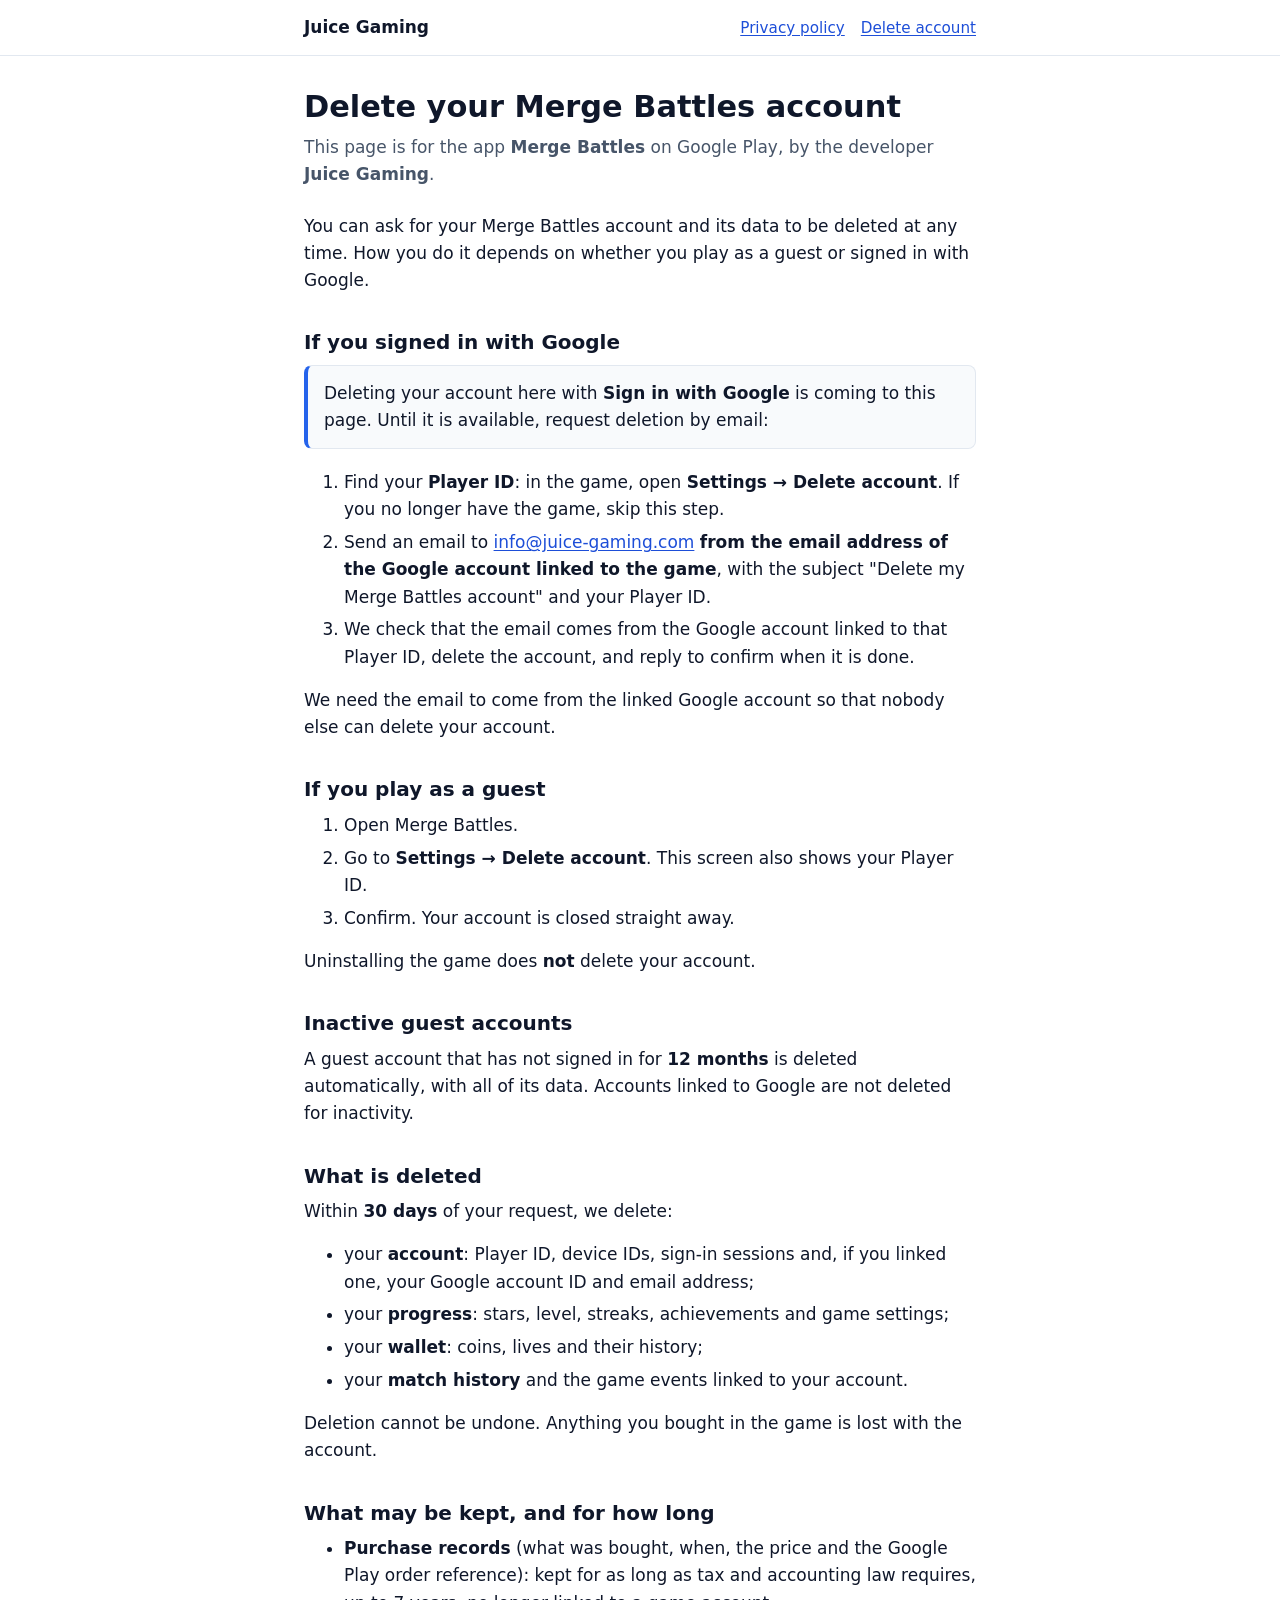
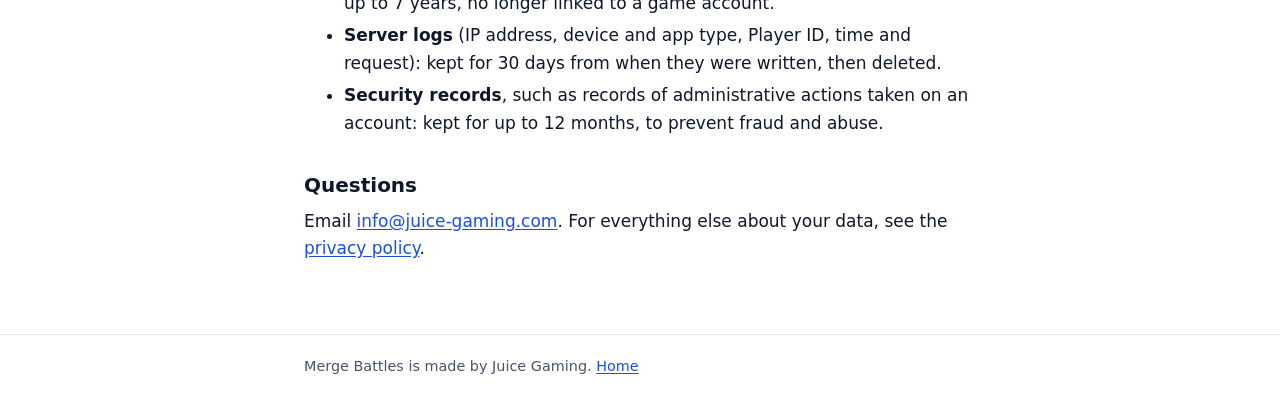
==== delete-account/index.html @ 9b004fca "Developer name is "Juice Gaming" on Google Play The Play developer name and the payments profile mov" ====
<!doctype html>
<html lang="en">
<head>
<meta charset="utf-8">
<meta name="viewport" content="width=device-width, initial-scale=1">
<title>Delete Your Merge Battles Account</title>
<meta name="description" content="How to delete your Merge Battles account and data, and what is deleted.">
<link rel="stylesheet" href="../style.css">
</head>
<body>
<header class="site">
  <div class="wrap">
    <a class="brand" href="../">Juice Gaming</a>
    <nav aria-label="Site">
      <a href="../privacy/">Privacy policy</a>
      <a href="./" aria-current="page">Delete account</a>
    </nav>
  </div>
</header>

<main>
  <div class="wrap">
    <h1>Delete your Merge Battles account</h1>
    <p class="meta">This page is for the app <strong>Merge Battles</strong> on Google Play, by the
    developer <strong>Juice Gaming</strong>.</p>

    <p>You can ask for your Merge Battles account and its data to be deleted at any time. How you do
    it depends on whether you play as a guest or signed in with Google.</p>

    <h2 id="google">If you signed in with Google</h2>
    <div class="box">
      <p>Deleting your account here with <strong>Sign in with Google</strong> is coming to this
      page. Until it is available, request deletion by email:</p>
    </div>
    <ol>
      <li>Find your <strong>Player ID</strong>: in the game, open <strong>Settings → Delete
      account</strong>. If you no longer have the game, skip this step.</li>
      <li>Send an email to <a href="mailto:info@juice-gaming.com?subject=Delete%20my%20Merge%20Battles%20account">info@juice-gaming.com</a>
      <strong>from the email address of the Google account linked to the game</strong>, with the subject
      "Delete my Merge Battles account" and your Player ID.</li>
      <li>We check that the email comes from the Google account linked to that Player ID, delete
      the account, and reply to confirm when it is done.</li>
    </ol>
    <p>We need the email to come from the linked Google account so that nobody else can delete your
    account.</p>

    <h2 id="guest">If you play as a guest</h2>
    <ol>
      <li>Open Merge Battles.</li>
      <li>Go to <strong>Settings → Delete account</strong>. This screen also shows your Player
      ID.</li>
      <li>Confirm. Your account is closed straight away.</li>
    </ol>
    <p>Uninstalling the game does <strong>not</strong> delete your account.</p>

    <h2 id="inactive">Inactive guest accounts</h2>
    <p>A guest account that has not signed in for <strong>12 months</strong> is deleted
    automatically, with all of its data. Accounts linked to Google are not deleted for inactivity.</p>

    <h2 id="what">What is deleted</h2>
    <p>Within <strong>30 days</strong> of your request, we delete:</p>
    <ul>
      <li>your <strong>account</strong>: Player ID, device IDs, sign-in sessions and, if you linked
      one, your Google account ID and email address;</li>
      <li>your <strong>progress</strong>: stars, level, streaks, achievements and game settings;</li>
      <li>your <strong>wallet</strong>: coins, lives and their history;</li>
      <li>your <strong>match history</strong> and the game events linked to your account.</li>
    </ul>
    <p>Deletion cannot be undone. Anything you bought in the game is lost with the account.</p>

    <h2 id="kept">What may be kept, and for how long</h2>
    <ul>
      <li><strong>Purchase records</strong> (what was bought, when, the price and the Google Play
      order reference): kept for as long as tax and accounting law requires, up to 7 years, no
      longer linked to a game account.</li>
      <li><strong>Server logs</strong> (IP address, device and app type, Player ID, time and
      request): kept for 30 days from when they were written, then deleted.</li>
      <li><strong>Security records</strong>, such as records of administrative actions taken on
      an account: kept for up to 12 months, to prevent fraud and abuse.</li>
    </ul>

    <h2 id="help">Questions</h2>
    <p>Email <a href="mailto:info@juice-gaming.com">info@juice-gaming.com</a>. For everything else
    about your data, see the <a href="../privacy/">privacy policy</a>.</p>
  </div>
</main>

<footer class="site">
  <div class="wrap">
    <p>Merge Battles is made by Juice Gaming. <a href="../">Home</a></p>
  </div>
</footer>
</body>
</html>
---- style.css ----
/* The whole site's styling. No web fonts, no images, no scripts: the privacy policy says this
   site loads nothing from anyone else, so keep it that way.

   Colours use @juice-gaming/design-tokens' own CSS variable names and format (RGB channels,
   used as rgb(var(--jg-…))). The values are copied from its 1.x `console` theme (lib/tokens.css)
   because this repo has no build step and cannot install the package. When the brand's
   `merge-battles` theme ships, replace the :root block below with that theme's values; nothing
   else in this file names a colour. The dark block is this site's own: the tokens have no dark
   theme yet. */

:root {
  color-scheme: light dark;

  /* Primitives (design-tokens primitive.color, Tailwind v3 palette) */
  --jg-color-white: 255 255 255;
  --jg-color-slate-50: 248 250 252;
  --jg-color-slate-100: 241 245 249;
  --jg-color-slate-200: 226 232 240;
  --jg-color-slate-300: 203 213 225;
  --jg-color-slate-600: 71 85 105;
  --jg-color-slate-700: 51 65 85;
  --jg-color-slate-800: 30 41 59;
  --jg-color-slate-900: 15 23 42;
  --jg-color-blue-300: 147 197 253;
  --jg-color-blue-500: 59 130 246;
  --jg-color-blue-600: 37 99 235;
  --jg-color-blue-700: 29 78 216;

  /* Semantic (design-tokens semantic.console) */
  --jg-color-text-default: var(--jg-color-slate-900);
  --jg-color-text-secondary: var(--jg-color-slate-600);
  --jg-color-text-inverse: var(--jg-color-white);
  --jg-color-surface-default: var(--jg-color-white);
  --jg-color-surface-sunken: var(--jg-color-slate-50);
  --jg-color-border-default: var(--jg-color-slate-200);
  --jg-color-action-primary-default: var(--jg-color-blue-600);
  --jg-color-action-primary-hover: var(--jg-color-blue-700);
  --jg-color-action-primary-ring: var(--jg-color-blue-500);
  --jg-opacity-action-ring: 0.3;
  --jg-radius-lg: 0.5rem;

  /* Site-local: link text (blue-700 on white is 6.7:1) */
  --site-link: var(--jg-color-blue-700);
}

@media (prefers-color-scheme: dark) {
  :root {
    --jg-color-text-default: var(--jg-color-slate-100);
    --jg-color-text-secondary: var(--jg-color-slate-300);
    --jg-color-surface-default: var(--jg-color-slate-900);
    --jg-color-surface-sunken: var(--jg-color-slate-800);
    --jg-color-border-default: var(--jg-color-slate-700);
    --site-link: var(--jg-color-blue-300);
  }
}

*, *::before, *::after { box-sizing: border-box; }

html { -webkit-text-size-adjust: 100%; text-size-adjust: 100%; }

body {
  margin: 0;
  background: rgb(var(--jg-color-surface-default));
  color: rgb(var(--jg-color-text-default));
  font: 17px/1.6 system-ui, -apple-system, "Segoe UI", Roboto, "Helvetica Neue", Arial, sans-serif;
  overflow-wrap: break-word;
}

.wrap { max-width: 44rem; margin: 0 auto; padding: 0 16px; }

header.site { border-bottom: 1px solid rgb(var(--jg-color-border-default)); padding: 14px 0; }
header.site .wrap { display: flex; flex-wrap: wrap; gap: 8px 20px; align-items: baseline; }
header.site .brand { font-weight: 700; color: rgb(var(--jg-color-text-default)); text-decoration: none; margin-right: auto; }
header.site nav { display: flex; flex-wrap: wrap; gap: 4px 16px; font-size: 0.95rem; }

main { padding: 32px 0 56px; }

h1 { font-size: 1.9rem; line-height: 1.25; margin: 0 0 8px; }
h2 { font-size: 1.25rem; line-height: 1.3; margin: 2.2rem 0 0.6rem; }
h3 { font-size: 1.05rem; margin: 1.5rem 0 0.4rem; }
p, ul, ol { margin: 0 0 1rem; }
li { margin-bottom: 0.35rem; }

a { color: rgb(var(--site-link)); text-underline-offset: 2px; }
a:focus-visible { outline: 2px solid rgb(var(--jg-color-action-primary-default)); outline-offset: 2px; border-radius: 2px; }

.meta { color: rgb(var(--jg-color-text-secondary)); margin-bottom: 1.5rem; }
.lead { font-size: 1.15rem; color: rgb(var(--jg-color-text-secondary)); }

.box {
  background: rgb(var(--jg-color-surface-sunken));
  border: 1px solid rgb(var(--jg-color-border-default));
  border-left: 4px solid rgb(var(--jg-color-action-primary-default));
  border-radius: var(--jg-radius-lg);
  padding: 14px 16px;
  margin: 0 0 1.25rem;
}
.box > :last-child { margin-bottom: 0; }

/* The brand's one primary: filled blue with a light ring (design-tokens, owner decision D5). */
.button {
  display: inline-block;
  background: rgb(var(--jg-color-action-primary-default));
  border: 1px solid rgb(var(--jg-color-action-primary-ring) / var(--jg-opacity-action-ring));
  color: rgb(var(--jg-color-text-inverse));
  text-decoration: none;
  font-weight: 600;
  padding: 10px 18px;
  border-radius: var(--jg-radius-lg);
  margin: 0 8px 8px 0;
}
.button:hover { background: rgb(var(--jg-color-action-primary-hover)); }
.button.secondary {
  background: transparent;
  color: rgb(var(--site-link));
  border-color: rgb(var(--jg-color-border-default));
}
.button.secondary:hover { background: rgb(var(--jg-color-surface-sunken)); }

.table-scroll { overflow-x: auto; margin: 0 0 1rem; }
table { border-collapse: collapse; width: 100%; font-size: 0.95rem; }
th, td { text-align: left; vertical-align: top; padding: 8px 10px; border-bottom: 1px solid rgb(var(--jg-color-border-default)); }
th { background: rgb(var(--jg-color-surface-sunken)); }

footer.site {
  border-top: 1px solid rgb(var(--jg-color-border-default));
  color: rgb(var(--jg-color-text-secondary));
  font-size: 0.9rem;
  padding: 20px 0 32px;
}
footer.site p { margin: 0 0 4px; }
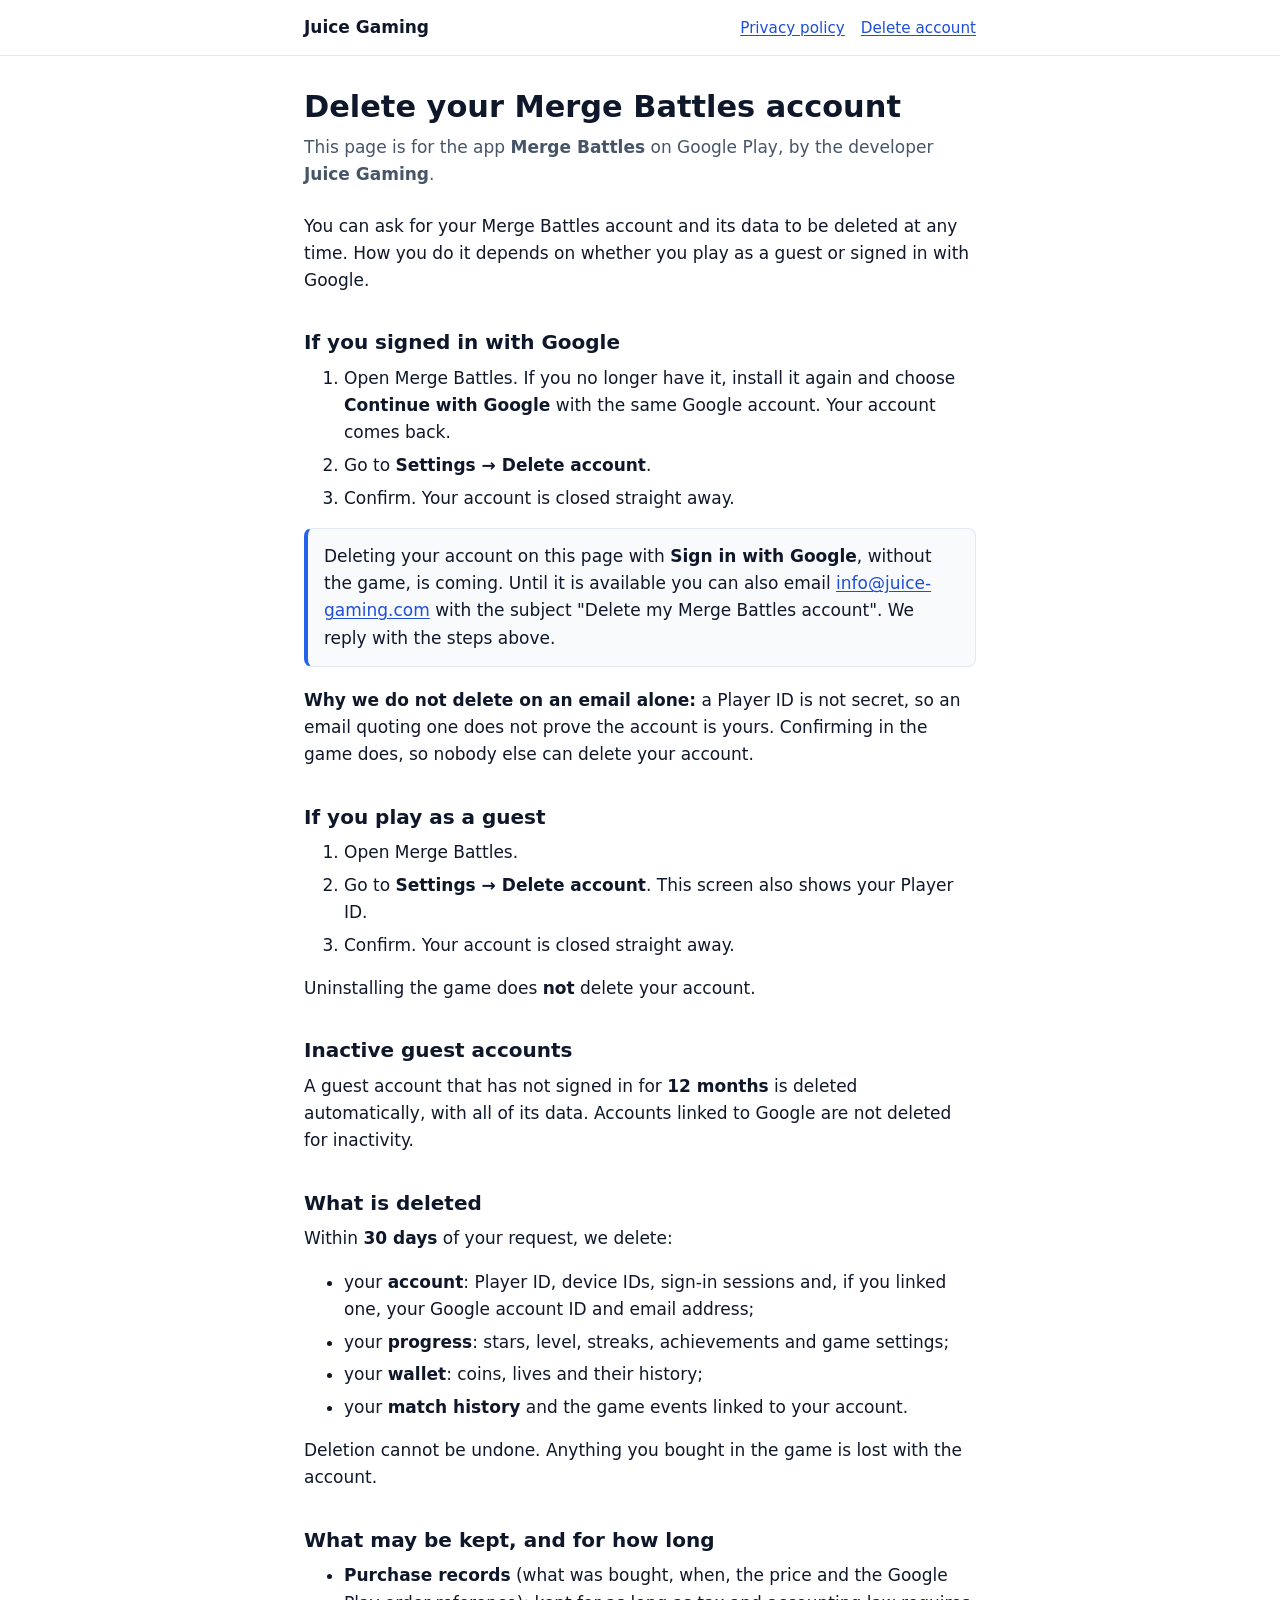
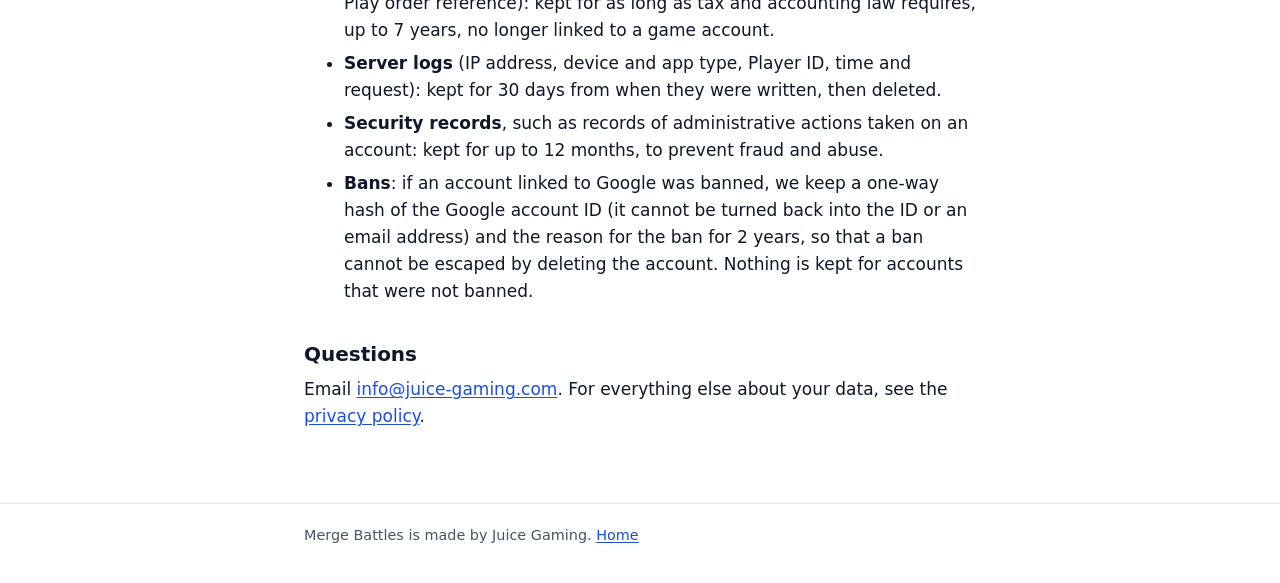
==== commit b5934fb0: "Deletion page and policy follow the owner's deletion answers No deletion on an email alone: a Player" ====
--- a/delete-account/index.html
+++ b/delete-account/index.html
@@ -28,21 +28,22 @@
     it depends on whether you play as a guest or signed in with Google.</p>
 
     <h2 id="google">If you signed in with Google</h2>
+    <ol>
+      <li>Open Merge Battles. If you no longer have it, install it again and choose
+      <strong>Continue with Google</strong> with the same Google account. Your account comes
+      back.</li>
+      <li>Go to <strong>Settings → Delete account</strong>.</li>
+      <li>Confirm. Your account is closed straight away.</li>
+    </ol>
     <div class="box">
-      <p>Deleting your account here with <strong>Sign in with Google</strong> is coming to this
-      page. Until it is available, request deletion by email:</p>
+      <p>Deleting your account on this page with <strong>Sign in with Google</strong>, without the
+      game, is coming. Until it is available you can also email
+      <a href="mailto:info@juice-gaming.com?subject=Delete%20my%20Merge%20Battles%20account">info@juice-gaming.com</a>
+      with the subject "Delete my Merge Battles account". We reply with the steps above.</p>
     </div>
-    <ol>
-      <li>Find your <strong>Player ID</strong>: in the game, open <strong>Settings → Delete
-      account</strong>. If you no longer have the game, skip this step.</li>
-      <li>Send an email to <a href="mailto:info@juice-gaming.com?subject=Delete%20my%20Merge%20Battles%20account">info@juice-gaming.com</a>
-      <strong>from the email address of the Google account linked to the game</strong>, with the subject
-      "Delete my Merge Battles account" and your Player ID.</li>
-      <li>We check that the email comes from the Google account linked to that Player ID, delete
-      the account, and reply to confirm when it is done.</li>
-    </ol>
-    <p>We need the email to come from the linked Google account so that nobody else can delete your
-    account.</p>
+    <p><strong>Why we do not delete on an email alone:</strong> a Player ID is not secret, so an
+    email quoting one does not prove the account is yours. Confirming in the game does, so nobody
+    else can delete your account.</p>
 
     <h2 id="guest">If you play as a guest</h2>
     <ol>
@@ -77,6 +78,10 @@
       request): kept for 30 days from when they were written, then deleted.</li>
       <li><strong>Security records</strong>, such as records of administrative actions taken on
       an account: kept for up to 12 months, to prevent fraud and abuse.</li>
+      <li><strong>Bans</strong>: if an account linked to Google was banned, we keep a one-way hash
+      of the Google account ID (it cannot be turned back into the ID or an email address) and the
+      reason for the ban for 2 years, so that a ban cannot be escaped by deleting the account.
+      Nothing is kept for accounts that were not banned.</li>
     </ul>
 
     <h2 id="help">Questions</h2>
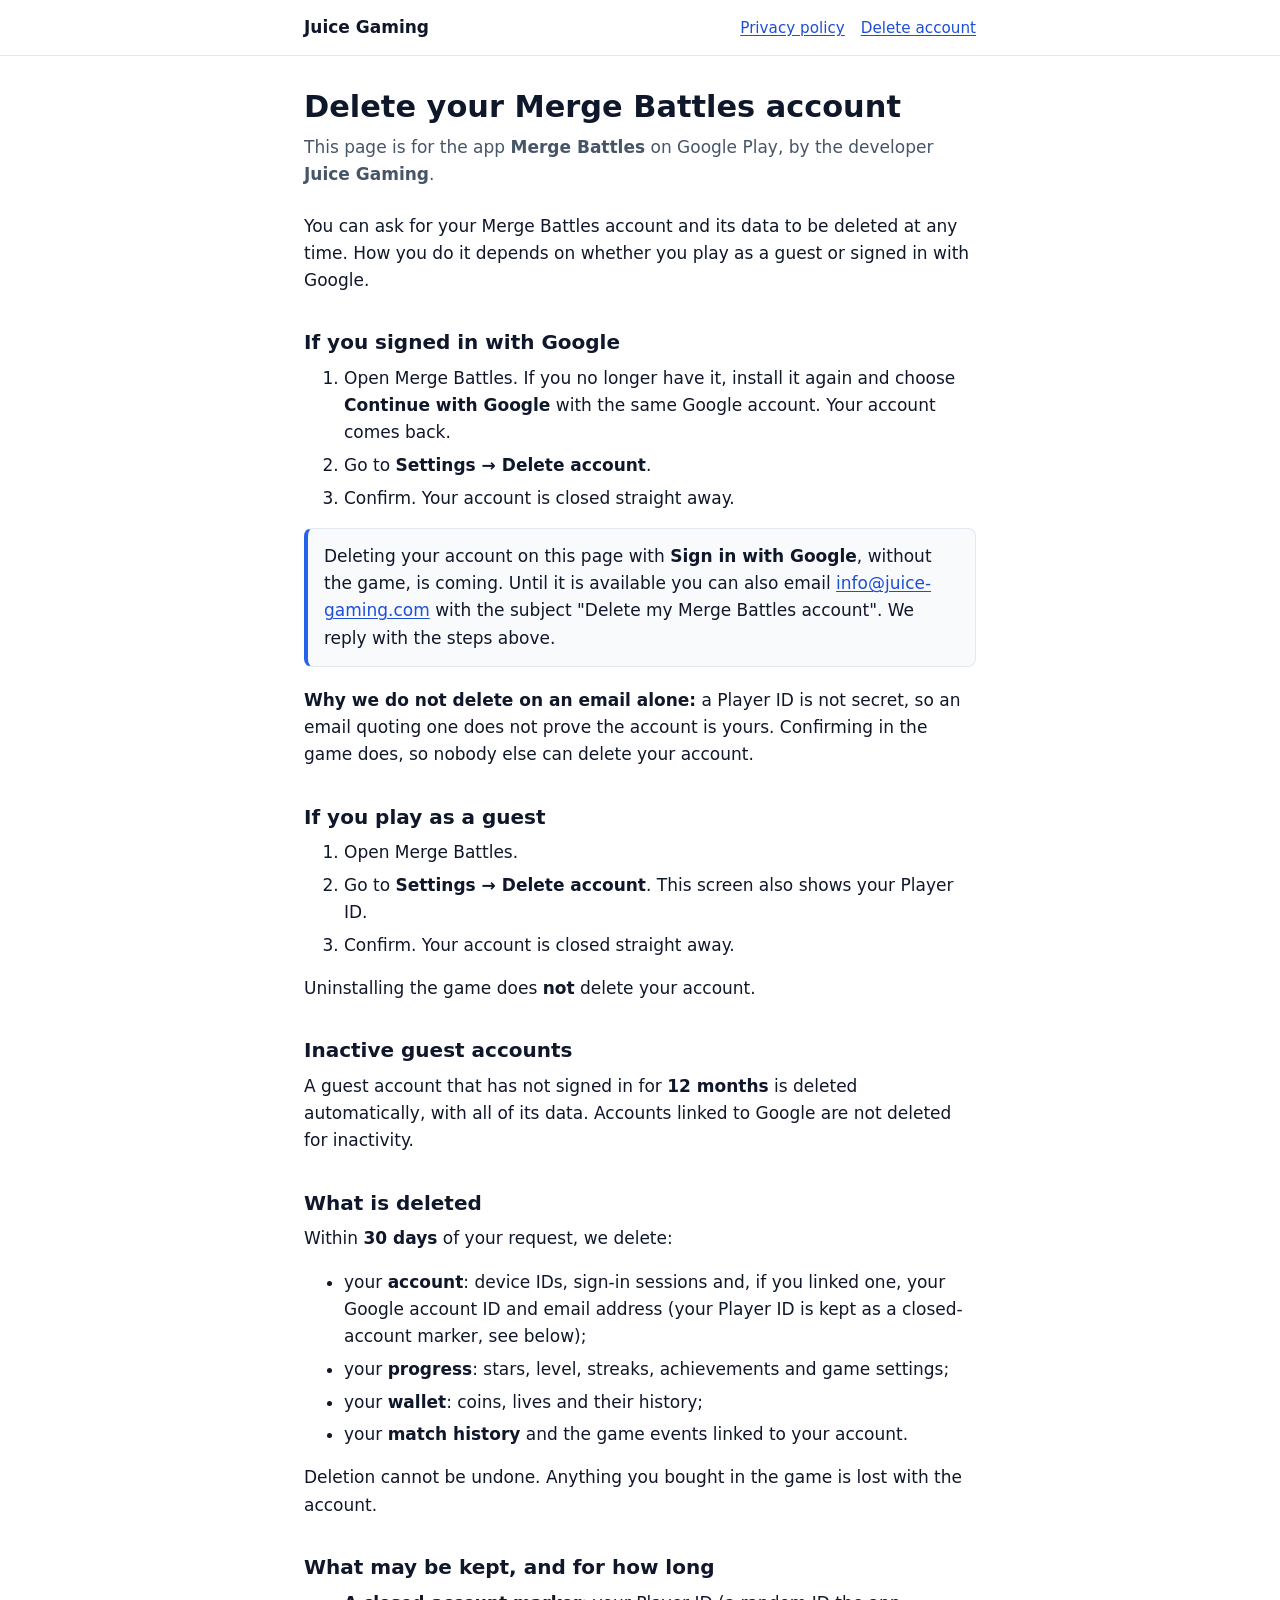
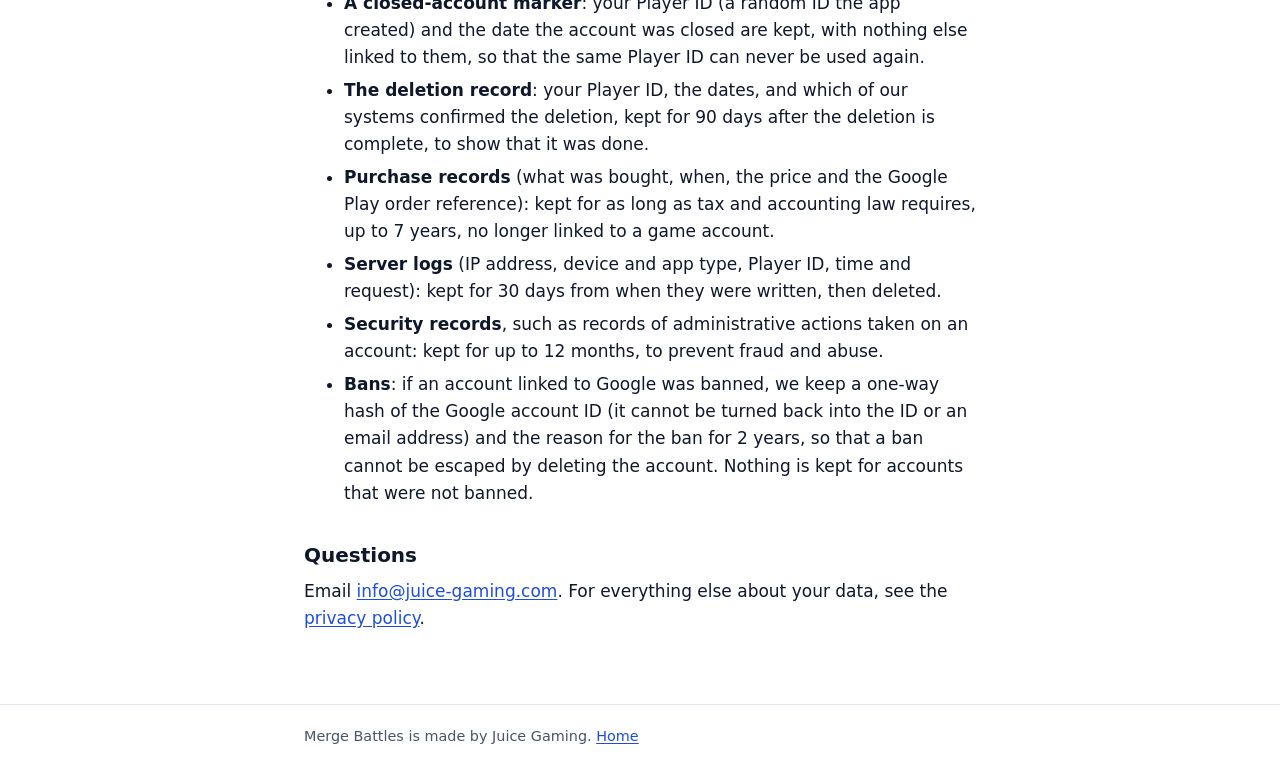
==== commit 2f857508: "Policy and deletion page match the deletion code and answer Q2 The review found the pages said the P" ====
--- a/delete-account/index.html
+++ b/delete-account/index.html
@@ -61,8 +61,9 @@
     <h2 id="what">What is deleted</h2>
     <p>Within <strong>30 days</strong> of your request, we delete:</p>
     <ul>
-      <li>your <strong>account</strong>: Player ID, device IDs, sign-in sessions and, if you linked
-      one, your Google account ID and email address;</li>
+      <li>your <strong>account</strong>: device IDs, sign-in sessions and, if you linked one, your
+      Google account ID and email address (your Player ID is kept as a closed-account marker, see
+      below);</li>
       <li>your <strong>progress</strong>: stars, level, streaks, achievements and game settings;</li>
       <li>your <strong>wallet</strong>: coins, lives and their history;</li>
       <li>your <strong>match history</strong> and the game events linked to your account.</li>
@@ -71,6 +72,12 @@
 
     <h2 id="kept">What may be kept, and for how long</h2>
     <ul>
+      <li><strong>A closed-account marker</strong>: your Player ID (a random ID the app created)
+      and the date the account was closed are kept, with nothing else linked to them, so that the
+      same Player ID can never be used again.</li>
+      <li><strong>The deletion record</strong>: your Player ID, the dates, and which of our systems
+      confirmed the deletion, kept for 90 days after the deletion is complete, to show that it was
+      done.</li>
       <li><strong>Purchase records</strong> (what was bought, when, the price and the Google Play
       order reference): kept for as long as tax and accounting law requires, up to 7 years, no
       longer linked to a game account.</li>
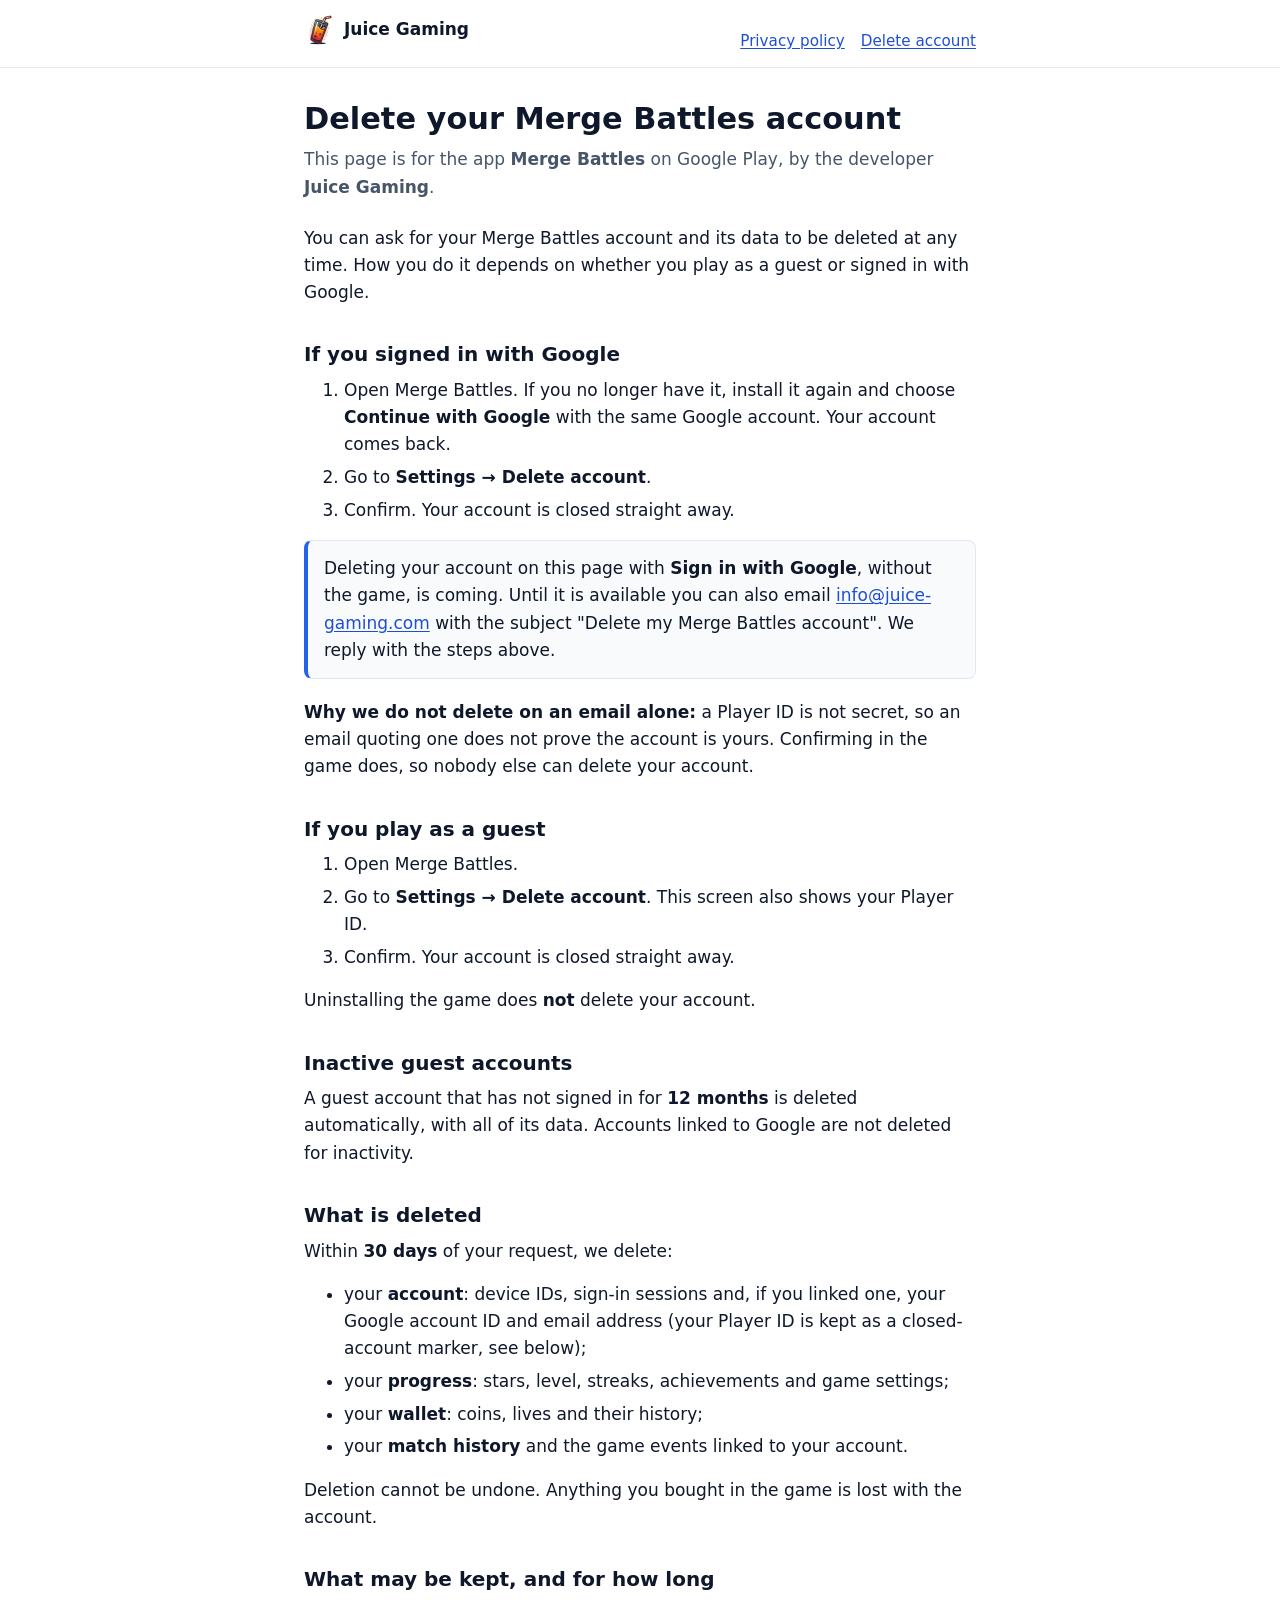
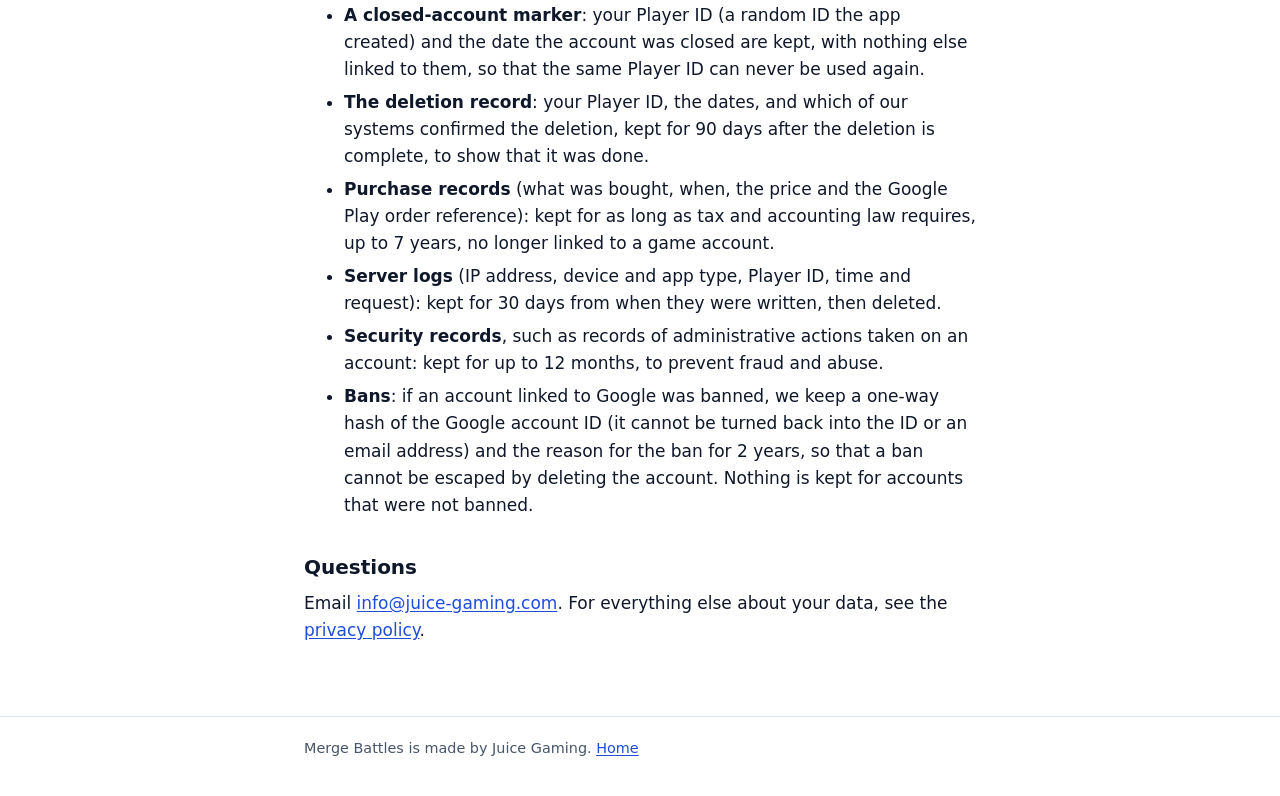
==== commit 45289043: "Add the Juice Gaming logo: header, home page and favicons The transparent v3 logo, cropped to its gl" ====
--- a/delete-account/index.html
+++ b/delete-account/index.html
@@ -6,11 +6,14 @@
 <title>Delete Your Merge Battles Account</title>
 <meta name="description" content="How to delete your Merge Battles account and data, and what is deleted.">
 <link rel="stylesheet" href="../style.css">
+<link rel="icon" href="../favicon.ico" sizes="any">
+<link rel="icon" type="image/png" href="../img/favicon-32.png">
+<link rel="apple-touch-icon" href="../apple-touch-icon.png">
 </head>
 <body>
 <header class="site">
   <div class="wrap">
-    <a class="brand" href="../">Juice Gaming</a>
+    <a class="brand" href="../"><img src="../img/logo-256.png" alt="" width="32" height="32">Juice Gaming</a>
     <nav aria-label="Site">
       <a href="../privacy/">Privacy policy</a>
       <a href="./" aria-current="page">Delete account</a>
--- a/style.css
+++ b/style.css
@@ -71,6 +71,9 @@
 header.site { border-bottom: 1px solid rgb(var(--jg-color-border-default)); padding: 14px 0; }
 header.site .wrap { display: flex; flex-wrap: wrap; gap: 8px 20px; align-items: baseline; }
 header.site .brand { font-weight: 700; color: rgb(var(--jg-color-text-default)); text-decoration: none; margin-right: auto; }
+header.site .brand { display: inline-flex; align-items: center; gap: 8px; }
+header.site .brand img { width: 32px; height: 32px; }
+.hero-logo { display: block; width: 200px; height: 200px; max-width: 60vw; height: auto; margin: 8px 0 0; }
 header.site nav { display: flex; flex-wrap: wrap; gap: 4px 16px; font-size: 0.95rem; }
 
 main { padding: 32px 0 56px; }
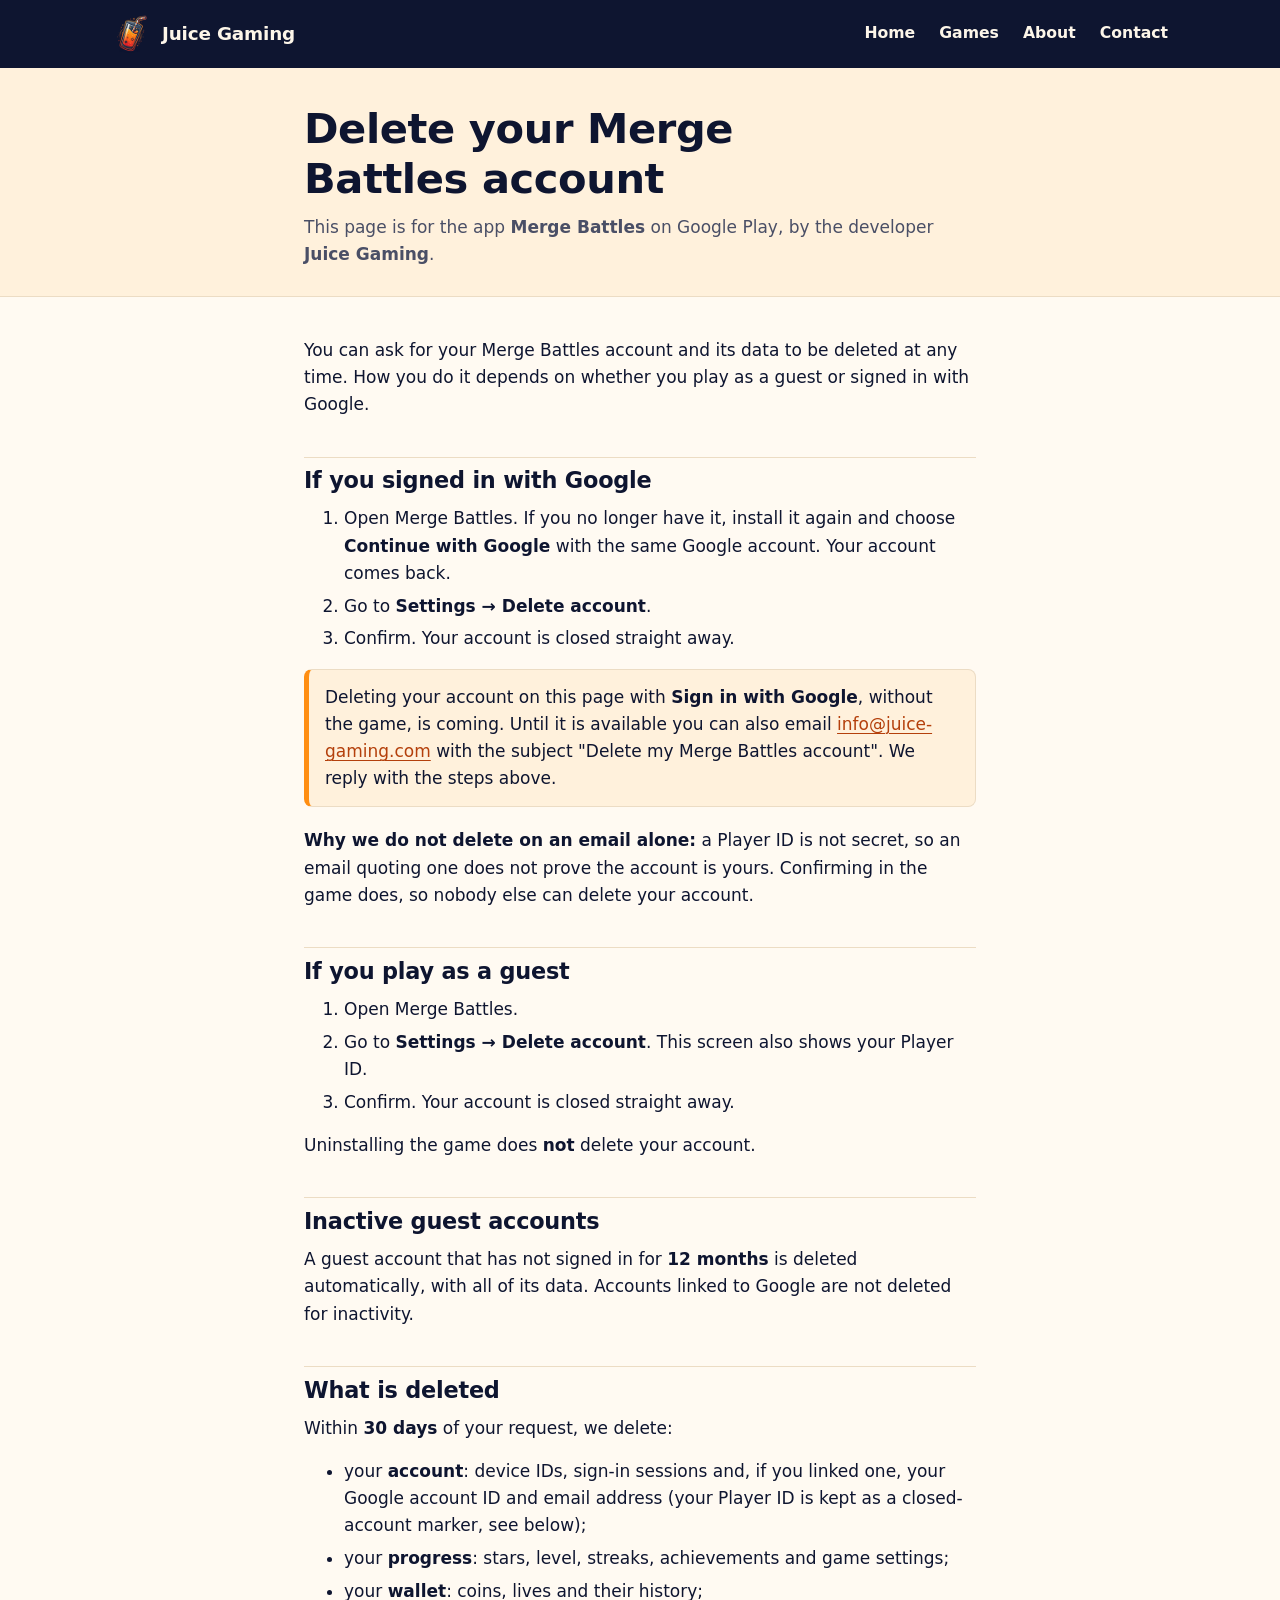
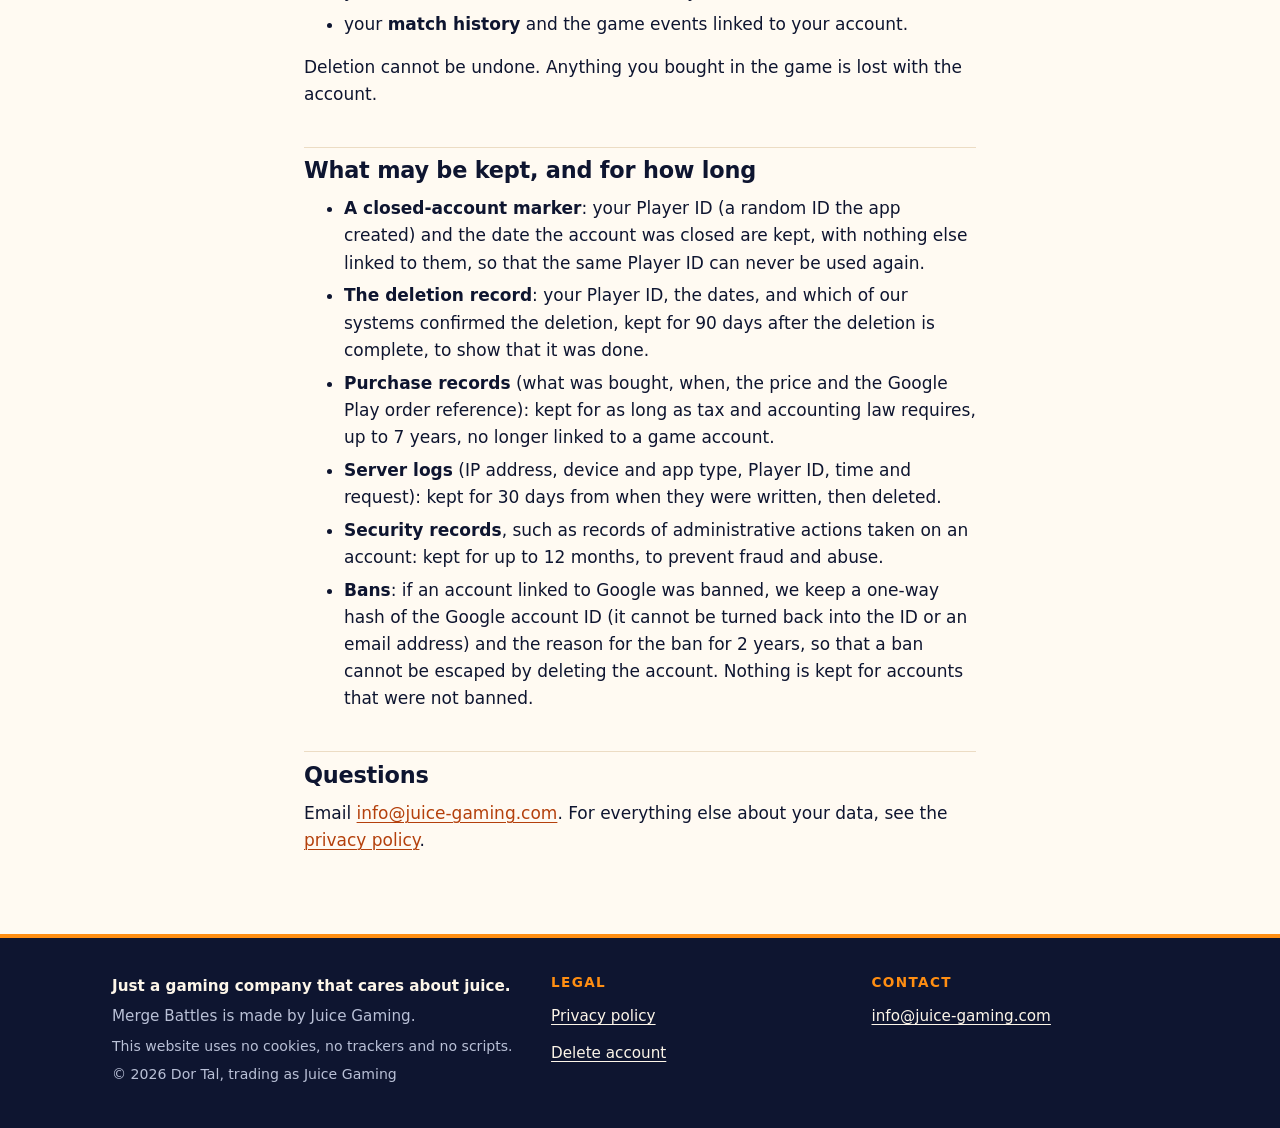
==== commit 913d4b9f: "Redesign the site: welcome page, navigation, palette from the logo A home page with a hero (the logo" ====
--- a/delete-account/index.html
+++ b/delete-account/index.html
@@ -1,31 +1,53 @@
-<!doctype html>
+<!DOCTYPE html>
 <html lang="en">
 <head>
 <meta charset="utf-8">
 <meta name="viewport" content="width=device-width, initial-scale=1">
 <title>Delete Your Merge Battles Account</title>
 <meta name="description" content="How to delete your Merge Battles account and data, and what is deleted.">
+<meta name="theme-color" content="#0e1530">
+<link rel="canonical" href="https://juice-gaming.com/delete-account/">
+<meta property="og:type" content="website">
+<meta property="og:site_name" content="Juice Gaming">
+<meta property="og:title" content="Delete Your Merge Battles Account">
+<meta property="og:description" content="How to delete your Merge Battles account and data, and what is deleted.">
+<meta property="og:url" content="https://juice-gaming.com/delete-account/">
+<meta property="og:image" content="https://juice-gaming.com/img/logo-512.png">
+<meta property="og:image:width" content="512">
+<meta property="og:image:height" content="512">
+<meta property="og:image:alt" content="The Juice Gaming logo: a glass of orange juice with a striped straw">
+<meta name="twitter:card" content="summary">
 <link rel="stylesheet" href="../style.css">
 <link rel="icon" href="../favicon.ico" sizes="any">
 <link rel="icon" type="image/png" href="../img/favicon-32.png">
 <link rel="apple-touch-icon" href="../apple-touch-icon.png">
 </head>
 <body>
-<header class="site">
+<a class="skip" href="#main">Skip to content</a>
+
+<header class="site-header">
   <div class="wrap">
-    <a class="brand" href="../"><img src="../img/logo-256.png" alt="" width="32" height="32">Juice Gaming</a>
-    <nav aria-label="Site">
-      <a href="../privacy/">Privacy policy</a>
-      <a href="./" aria-current="page">Delete account</a>
+    <a class="brand" href="../"><img src="../img/logo-96.png" alt="" width="40" height="40">Juice Gaming</a>
+    <nav class="site-nav" aria-label="Main">
+      <ul>
+        <li><a href="../">Home</a></li>
+        <li><a href="../#games">Games</a></li>
+        <li><a href="../#about">About</a></li>
+        <li><a href="../#contact">Contact</a></li>
+      </ul>
     </nav>
   </div>
 </header>
 
-<main>
-  <div class="wrap">
-    <h1>Delete your Merge Battles account</h1>
-    <p class="meta">This page is for the app <strong>Merge Battles</strong> on Google Play, by the
-    developer <strong>Juice Gaming</strong>.</p>
+<main id="main">
+  <div class="page-head">
+    <div class="wrap narrow">
+      <h1>Delete your Merge Battles account</h1>
+      <p class="meta">This page is for the app <strong>Merge Battles</strong> on Google Play, by the
+      developer <strong>Juice Gaming</strong>.</p>
+    </div>
+  </div>
+  <div class="wrap narrow page">
 
     <p>You can ask for your Merge Battles account and its data to be deleted at any time. How you do
     it depends on whether you play as a guest or signed in with Google.</p>
@@ -100,9 +122,27 @@
   </div>
 </main>
 
-<footer class="site">
+<footer class="site-footer">
   <div class="wrap">
-    <p>Merge Battles is made by Juice Gaming. <a href="../">Home</a></p>
+    <div>
+      <p class="slogan">Just a gaming company that cares about juice.</p>
+      <p>Merge Battles is made by Juice Gaming.</p>
+      <p class="small">This website uses no cookies, no trackers and no scripts.</p>
+      <p class="small">© 2026 Dor Tal, trading as Juice Gaming</p>
+    </div>
+    <nav aria-label="Legal">
+      <h2>Legal</h2>
+      <ul>
+        <li><a href="../privacy/">Privacy policy</a></li>
+        <li><a href="./" aria-current="page">Delete account</a></li>
+      </ul>
+    </nav>
+    <div>
+      <h2>Contact</h2>
+      <ul>
+        <li><a href="mailto:info@juice-gaming.com">info@juice-gaming.com</a></li>
+      </ul>
+    </div>
   </div>
 </footer>
 </body>
--- a/style.css
+++ b/style.css
@@ -1,58 +1,95 @@
-/* The whole site's styling. No web fonts, no images, no scripts: the privacy policy says this
-   site loads nothing from anyone else, so keep it that way.
-
-   Colours use @juice-gaming/design-tokens' own CSS variable names and format (RGB channels,
-   used as rgb(var(--jg-…))). The values are copied from its 1.x `console` theme (lib/tokens.css)
-   because this repo has no build step and cannot install the package. When the brand's
-   `merge-battles` theme ships, replace the :root block below with that theme's values; nothing
-   else in this file names a colour. The dark block is this site's own: the tokens have no dark
-   theme yet. */
+/* Juice Gaming — the whole site's styling.
+
+   No web fonts, no images from elsewhere, no scripts: the privacy policy says this site loads
+   nothing from anyone else, so keep it that way.
+
+   PALETTE. Every colour below was sampled from the logo (img/logo-512.png's full-size source)
+   with Pillow, then the text colours were nudged darker or lighter only as far as WCAG 2.2 AA
+   needs. Sampled: navy outline #0e1530, juice orange #ff8e12, red-orange #f44e1e, straw red
+   #e3222a, highlight yellow #fedc8a, cream #fdf6e9.
+
+   Contrast (WCAG relative luminance; AA = 4.5:1 text, 3:1 large text and UI parts):
+
+     Light scheme (default)                          ratio
+     text      #0e1530 on bg      #fffaf2            17.29
+     text      #0e1530 on surface #ffffff            17.97
+     text      #0e1530 on sunken  #fff1dc            16.15
+     muted     #4a4f66 on bg      #fffaf2             7.77
+     muted     #4a4f66 on sunken  #fff1dc             7.25
+     link      #b4400c on bg      #fffaf2             5.49
+     link      #b4400c on sunken  #fff1dc             5.13
+     focus     #0e1530 ring on bg #fffaf2            17.29
+
+     Dark scheme (prefers-color-scheme: dark)
+     text      #fdf6e9 on bg      #0e1530            16.72
+     text      #fdf6e9 on surface #16213f            14.76
+     muted     #b9c0d6 on bg      #0e1530             9.90
+     muted     #b9c0d6 on surface #16213f             8.75
+     link      #ffb05c on bg      #0e1530             9.94
+     link      #ffb05c on surface #16213f             8.78
+     focus     #fedc8a ring on bg #0e1530            13.54
+
+     Both schemes (header, hero and footer are navy in both)
+     cream     #fdf6e9 on hero    #18234a            14.18
+     muted     #b9c0d6 on hero    #18234a             8.40
+     orange    #ff8e12 on hero    #18234a             6.62
+     yellow    #fedc8a on hero    #18234a            11.48
+     button    #0e1530 on orange  #ff8e12             7.81
+     button    #0e1530 on hover   #ffa03c             8.85
+     orange    #ff8e12 on navy    #0e1530             7.81
+     focus     #fedc8a ring on navy #0e1530          13.54
+
+   Orange is never used for text on the light background (2.21:1); there it is a fill with navy
+   text on it, and the button carries a #b4400c edge (5.49:1) so its shape reads at 3:1 too. */
 
 :root {
   color-scheme: light dark;
 
-  /* Primitives (design-tokens primitive.color, Tailwind v3 palette) */
-  --jg-color-white: 255 255 255;
-  --jg-color-slate-50: 248 250 252;
-  --jg-color-slate-100: 241 245 249;
-  --jg-color-slate-200: 226 232 240;
-  --jg-color-slate-300: 203 213 225;
-  --jg-color-slate-600: 71 85 105;
-  --jg-color-slate-700: 51 65 85;
-  --jg-color-slate-800: 30 41 59;
-  --jg-color-slate-900: 15 23 42;
-  --jg-color-blue-300: 147 197 253;
-  --jg-color-blue-500: 59 130 246;
-  --jg-color-blue-600: 37 99 235;
-  --jg-color-blue-700: 29 78 216;
-
-  /* Semantic (design-tokens semantic.console) */
-  --jg-color-text-default: var(--jg-color-slate-900);
-  --jg-color-text-secondary: var(--jg-color-slate-600);
-  --jg-color-text-inverse: var(--jg-color-white);
-  --jg-color-surface-default: var(--jg-color-white);
-  --jg-color-surface-sunken: var(--jg-color-slate-50);
-  --jg-color-border-default: var(--jg-color-slate-200);
-  --jg-color-action-primary-default: var(--jg-color-blue-600);
-  --jg-color-action-primary-hover: var(--jg-color-blue-700);
-  --jg-color-action-primary-ring: var(--jg-color-blue-500);
-  --jg-opacity-action-ring: 0.3;
-  --jg-radius-lg: 0.5rem;
-
-  /* Site-local: link text (blue-700 on white is 6.7:1) */
-  --site-link: var(--jg-color-blue-700);
+  /* Brand, sampled from the logo */
+  --navy: #0e1530;
+  --navy-2: #18234a;
+  --navy-3: #16213f;
+  --orange: #ff8e12;
+  --orange-deep: #b4400c;
+  --red: #e3222a;
+  --red-orange: #f44e1e;
+  --yellow: #fedc8a;
+  --cream: #fdf6e9;
+  --mist: #b9c0d6;
+
+  /* Semantic, light scheme */
+  --bg: #fffaf2;
+  --surface: #ffffff;
+  --sunken: #fff1dc;
+  --text: var(--navy);
+  --muted: #4a4f66;
+  --border: #ecdcc4;
+  --link: var(--orange-deep);
+  --focus: var(--navy);
+
+  --radius: 14px;
+  --radius-sm: 8px;
+  --shadow: 0 1px 2px rgb(14 21 48 / 0.06), 0 8px 24px rgb(14 21 48 / 0.08);
+  --font: system-ui, -apple-system, "Segoe UI", Roboto, "Helvetica Neue", "Noto Sans", Arial, sans-serif;
+  --measure: 44rem;
+  --page: 68rem;
 }
 
 @media (prefers-color-scheme: dark) {
   :root {
-    --jg-color-text-default: var(--jg-color-slate-100);
-    --jg-color-text-secondary: var(--jg-color-slate-300);
-    --jg-color-surface-default: var(--jg-color-slate-900);
-    --jg-color-surface-sunken: var(--jg-color-slate-800);
-    --jg-color-border-default: var(--jg-color-slate-700);
-    --site-link: var(--jg-color-blue-300);
+    --bg: var(--navy);
+    --surface: var(--navy-3);
+    --sunken: var(--navy-3);
+    --text: var(--cream);
+    --muted: var(--mist);
+    --border: #2a3762;
+    --link: #ffb05c;
+    --focus: var(--yellow);
+    --shadow: 0 1px 2px rgb(0 0 0 / 0.3), 0 8px 24px rgb(0 0 0 / 0.25);
   }
 }
+
+/* ---------- Base ---------- */
 
 *, *::before, *::after { box-sizing: border-box; }
 
@@ -60,75 +97,216 @@
 
 body {
   margin: 0;
-  background: rgb(var(--jg-color-surface-default));
-  color: rgb(var(--jg-color-text-default));
-  font: 17px/1.6 system-ui, -apple-system, "Segoe UI", Roboto, "Helvetica Neue", Arial, sans-serif;
+  background: var(--bg);
+  color: var(--text);
+  font: 1.0625rem/1.6 var(--font);
   overflow-wrap: break-word;
 }
 
-.wrap { max-width: 44rem; margin: 0 auto; padding: 0 16px; }
-
-header.site { border-bottom: 1px solid rgb(var(--jg-color-border-default)); padding: 14px 0; }
-header.site .wrap { display: flex; flex-wrap: wrap; gap: 8px 20px; align-items: baseline; }
-header.site .brand { font-weight: 700; color: rgb(var(--jg-color-text-default)); text-decoration: none; margin-right: auto; }
-header.site .brand { display: inline-flex; align-items: center; gap: 8px; }
-header.site .brand img { width: 32px; height: 32px; }
-.hero-logo { display: block; width: 200px; height: 200px; max-width: 60vw; height: auto; margin: 8px 0 0; }
-header.site nav { display: flex; flex-wrap: wrap; gap: 4px 16px; font-size: 0.95rem; }
-
-main { padding: 32px 0 56px; }
-
-h1 { font-size: 1.9rem; line-height: 1.25; margin: 0 0 8px; }
-h2 { font-size: 1.25rem; line-height: 1.3; margin: 2.2rem 0 0.6rem; }
-h3 { font-size: 1.05rem; margin: 1.5rem 0 0.4rem; }
+img { max-width: 100%; height: auto; }
+
+h1, h2, h3 { line-height: 1.2; letter-spacing: -0.01em; text-wrap: balance; }
+h1 { font-size: clamp(1.9rem, 1.4rem + 2.2vw, 2.6rem); font-weight: 800; margin: 0 0 0.5rem; }
+h2 { font-size: 1.4rem; font-weight: 750; margin: 2.4rem 0 0.7rem; }
+h3 { font-size: 1.1rem; font-weight: 700; margin: 1.6rem 0 0.4rem; }
 p, ul, ol { margin: 0 0 1rem; }
 li { margin-bottom: 0.35rem; }
 
-a { color: rgb(var(--site-link)); text-underline-offset: 2px; }
-a:focus-visible { outline: 2px solid rgb(var(--jg-color-action-primary-default)); outline-offset: 2px; border-radius: 2px; }
-
-.meta { color: rgb(var(--jg-color-text-secondary)); margin-bottom: 1.5rem; }
-.lead { font-size: 1.15rem; color: rgb(var(--jg-color-text-secondary)); }
+a { color: var(--link); text-underline-offset: 0.18em; text-decoration-thickness: 1px; }
+a:hover { text-decoration-thickness: 2px; }
+
+/* Visible focus everywhere: 3px, offset, navy on light and yellow on dark (13:1 or better). */
+:focus-visible { outline: 3px solid var(--focus); outline-offset: 3px; border-radius: 4px; }
+
+.wrap { max-width: var(--page); margin: 0 auto; padding: 0 16px; }
+.wrap.narrow { max-width: var(--measure); }
+
+/* Skip link: off screen until focused. */
+.skip {
+  position: absolute; left: 16px; top: -100px; z-index: 10;
+  background: var(--yellow); color: var(--navy); font-weight: 700;
+  padding: 10px 16px; border-radius: var(--radius-sm); text-decoration: none;
+}
+.skip:focus { top: 12px; outline-color: var(--navy); }
+
+/* ---------- Header and navigation ----------
+   Navy in both schemes, like the logo's outline. The navigation is always visible and wraps
+   onto a second line on narrow screens: four links do not need a hamburger, and a hidden menu
+   is found less often (NN/g) and would need JavaScript to be accessible. */
+
+.site-header { background: var(--navy); color: var(--cream); }
+.site-header .wrap {
+  display: flex; flex-wrap: wrap; align-items: center; justify-content: space-between;
+  gap: 4px 24px; padding-top: 10px; padding-bottom: 10px;
+}
+.brand {
+  display: inline-flex; align-items: center; gap: 10px;
+  color: var(--cream); text-decoration: none; font-weight: 800; font-size: 1.15rem;
+  letter-spacing: -0.01em; padding: 4px 0;
+}
+.brand img { width: 40px; height: 40px; }
+.brand:focus-visible, .site-header a:focus-visible, .site-footer a:focus-visible,
+.hero a:focus-visible { outline-color: var(--yellow); }
+
+.site-nav ul { display: flex; flex-wrap: wrap; gap: 0 4px; margin: 0 -10px; padding: 0; list-style: none; }
+.site-nav li { margin: 0; }
+.site-nav a {
+  display: block; padding: 10px; /* 44px tall target */
+  color: var(--cream); text-decoration: none; font-weight: 600; font-size: 0.98rem;
+  border-bottom: 3px solid transparent;
+}
+.site-nav a:hover { color: var(--yellow); }
+.site-nav a[aria-current="page"] { border-bottom-color: var(--orange); }
+
+/* ---------- Hero (home page) ---------- */
+
+.hero {
+  background:
+    radial-gradient(42rem 26rem at 72% 45%, rgb(255 142 18 / 0.22), transparent 70%),
+    radial-gradient(30rem 20rem at 10% 110%, rgb(227 34 42 / 0.16), transparent 70%),
+    linear-gradient(180deg, var(--navy) 0%, var(--navy-2) 100%);
+  color: var(--cream);
+  overflow: hidden;
+}
+.hero .wrap {
+  display: grid; grid-template-columns: 1fr; gap: 8px; align-items: center;
+  padding-top: 32px; padding-bottom: 56px;
+}
+.hero-art { justify-self: center; order: -1; }
+.hero-art img { display: block; width: 220px; height: 220px; }
+.eyebrow {
+  margin: 0 0 0.6rem; color: var(--orange); font-weight: 800;
+  text-transform: uppercase; letter-spacing: 0.12em; font-size: 0.85rem;
+}
+.hero h1 { font-size: clamp(2.1rem, 1.3rem + 3.6vw, 3.6rem); line-height: 1.08; letter-spacing: -0.02em; max-width: 16ch; margin-bottom: 1rem; }
+.hero h1 .juice { color: var(--yellow); }
+.hero .lead { color: var(--mist); font-size: 1.15rem; max-width: 36rem; margin-bottom: 1.6rem; }
+.actions { display: flex; flex-wrap: wrap; gap: 12px; }
+
+@media (min-width: 52rem) {
+  .hero .wrap { grid-template-columns: 1.3fr 1fr; gap: 32px; padding-top: 56px; padding-bottom: 80px; }
+  .hero-art { order: 0; }
+  .hero-art img { width: 340px; height: 340px; }
+}
+
+@media (prefers-reduced-motion: no-preference) {
+  .hero-art img { animation: float 6s ease-in-out infinite; }
+  @keyframes float {
+    0%, 100% { transform: translateY(0) rotate(0); }
+    50% { transform: translateY(-8px) rotate(-1.5deg); }
+  }
+}
+
+/* ---------- Buttons ----------
+   A game button: orange fill, navy text (7.81:1), a darker orange edge underneath. */
+
+.button {
+  display: inline-flex; align-items: center; justify-content: center; min-height: 48px;
+  padding: 10px 22px; border-radius: 999px; font-weight: 750; text-decoration: none;
+  background: var(--orange); color: var(--navy);
+  border: 2px solid var(--orange-deep);
+  box-shadow: 0 3px 0 var(--orange-deep);
+}
+.button:hover { background: #ffa03c; }
+.button:active { box-shadow: none; transform: translateY(3px); }
+.button.ghost {
+  background: transparent; color: var(--cream);
+  border-color: rgb(253 246 233 / 0.6); box-shadow: none;
+}
+.button.ghost:hover { background: rgb(253 246 233 / 0.1); }
+.button.ghost:active { transform: none; }
+
+/* ---------- Home page sections ---------- */
+
+.section { padding: 56px 0; }
+.section + .section { padding-top: 0; }
+.section h2 { margin-top: 0; font-size: clamp(1.5rem, 1.2rem + 1.2vw, 2rem); }
+.section .intro { color: var(--muted); font-size: 1.1rem; max-width: 40rem; }
+
+.card {
+  background: var(--surface); border: 1px solid var(--border); border-radius: var(--radius);
+  box-shadow: var(--shadow); padding: 24px;
+}
+.card > :last-child { margin-bottom: 0; }
+
+.game {
+  display: grid; gap: 20px 32px; grid-template-columns: 1fr;
+  border-top: 6px solid var(--orange);
+}
+.game h3 { font-size: 1.6rem; margin: 0 0 0.4rem; }
+.game .tagline { font-size: 1.15rem; color: var(--muted); }
+.badge {
+  display: inline-block; margin: 0 0 12px; padding: 4px 12px; border-radius: 999px;
+  background: var(--sunken); color: var(--text); font-weight: 700; font-size: 0.85rem;
+  border: 1px solid var(--border);
+}
+.points { list-style: none; padding: 0; margin: 0; display: grid; gap: 12px; }
+.points li { margin: 0; padding-left: 28px; position: relative; }
+.points li::before {
+  content: ""; position: absolute; left: 4px; top: 0.5em; width: 12px; height: 12px;
+  border-radius: 3px; background: var(--orange); transform: rotate(45deg);
+}
+.points strong { display: block; }
+
+@media (min-width: 52rem) {
+  .game { grid-template-columns: 1.2fr 1fr; padding: 32px; }
+}
+
+.about { display: grid; gap: 24px; grid-template-columns: 1fr; }
+@media (min-width: 52rem) { .about { grid-template-columns: 1fr 1fr; } }
+.about .card h3 { margin-top: 0; }
+
+.contact {
+  background: var(--sunken); border: 1px solid var(--border); border-radius: var(--radius);
+  padding: 28px 24px;
+}
+.contact .email { font-size: clamp(1.15rem, 1rem + 1vw, 1.5rem); font-weight: 750; }
+
+/* ---------- Text pages (privacy, delete account, 404) ---------- */
+
+.page { padding-top: 40px; padding-bottom: 64px; }
+.page-head { background: var(--sunken); border-bottom: 1px solid var(--border); }
+.page-head .wrap { padding-top: 36px; padding-bottom: 28px; }
+.page-head h1 { margin: 0; }
+.page-head .meta { margin: 0.6rem 0 0; }
+
+.meta { color: var(--muted); margin-bottom: 1.5rem; }
+.lead { font-size: 1.15rem; color: var(--muted); }
+.page h2 { padding-top: 0.6rem; border-top: 1px solid var(--border); }
+.page > h2:first-child { border-top: 0; }
+:target { scroll-margin-top: 16px; }
 
 .box {
-  background: rgb(var(--jg-color-surface-sunken));
-  border: 1px solid rgb(var(--jg-color-border-default));
-  border-left: 4px solid rgb(var(--jg-color-action-primary-default));
-  border-radius: var(--jg-radius-lg);
+  background: var(--sunken);
+  border: 1px solid var(--border);
+  border-left: 5px solid var(--orange);
+  border-radius: var(--radius-sm);
   padding: 14px 16px;
   margin: 0 0 1.25rem;
 }
 .box > :last-child { margin-bottom: 0; }
 
-/* The brand's one primary: filled blue with a light ring (design-tokens, owner decision D5). */
-.button {
-  display: inline-block;
-  background: rgb(var(--jg-color-action-primary-default));
-  border: 1px solid rgb(var(--jg-color-action-primary-ring) / var(--jg-opacity-action-ring));
-  color: rgb(var(--jg-color-text-inverse));
-  text-decoration: none;
-  font-weight: 600;
-  padding: 10px 18px;
-  border-radius: var(--jg-radius-lg);
-  margin: 0 8px 8px 0;
-}
-.button:hover { background: rgb(var(--jg-color-action-primary-hover)); }
-.button.secondary {
-  background: transparent;
-  color: rgb(var(--site-link));
-  border-color: rgb(var(--jg-color-border-default));
-}
-.button.secondary:hover { background: rgb(var(--jg-color-surface-sunken)); }
-
-.table-scroll { overflow-x: auto; margin: 0 0 1rem; }
-table { border-collapse: collapse; width: 100%; font-size: 0.95rem; }
-th, td { text-align: left; vertical-align: top; padding: 8px 10px; border-bottom: 1px solid rgb(var(--jg-color-border-default)); }
-th { background: rgb(var(--jg-color-surface-sunken)); }
-
-footer.site {
-  border-top: 1px solid rgb(var(--jg-color-border-default));
-  color: rgb(var(--jg-color-text-secondary));
-  font-size: 0.9rem;
-  padding: 20px 0 32px;
-}
-footer.site p { margin: 0 0 4px; }
+.table-scroll { overflow-x: auto; margin: 0 0 1rem; border: 1px solid var(--border); border-radius: var(--radius-sm); }
+table { border-collapse: collapse; width: 100%; font-size: 0.97rem; }
+th, td { text-align: left; vertical-align: top; padding: 10px 12px; border-bottom: 1px solid var(--border); }
+tr:last-child td { border-bottom: 0; }
+th { background: var(--sunken); }
+
+/* ---------- Footer ---------- */
+
+.site-footer { background: var(--navy); color: var(--mist); font-size: 0.95rem; border-top: 4px solid var(--orange); }
+.site-footer .wrap {
+  display: grid; gap: 24px; grid-template-columns: 1fr; padding-top: 36px; padding-bottom: 36px;
+}
+@media (min-width: 52rem) { .site-footer .wrap { grid-template-columns: 1.4fr 1fr 1fr; } }
+.site-footer h2 {
+  margin: 0 0 8px; font-size: 0.85rem; text-transform: uppercase; letter-spacing: 0.1em;
+  color: var(--orange); border: 0; padding: 0;
+}
+.site-footer p { margin: 0 0 6px; }
+.site-footer ul { list-style: none; margin: 0; padding: 0; }
+.site-footer li { margin: 0; }
+.site-footer a { color: var(--cream); display: inline-block; padding: 6px 0; }
+.site-footer a:hover { color: var(--yellow); }
+.site-footer .slogan { color: var(--cream); font-weight: 700; }
+.site-footer .small { font-size: 0.88rem; }
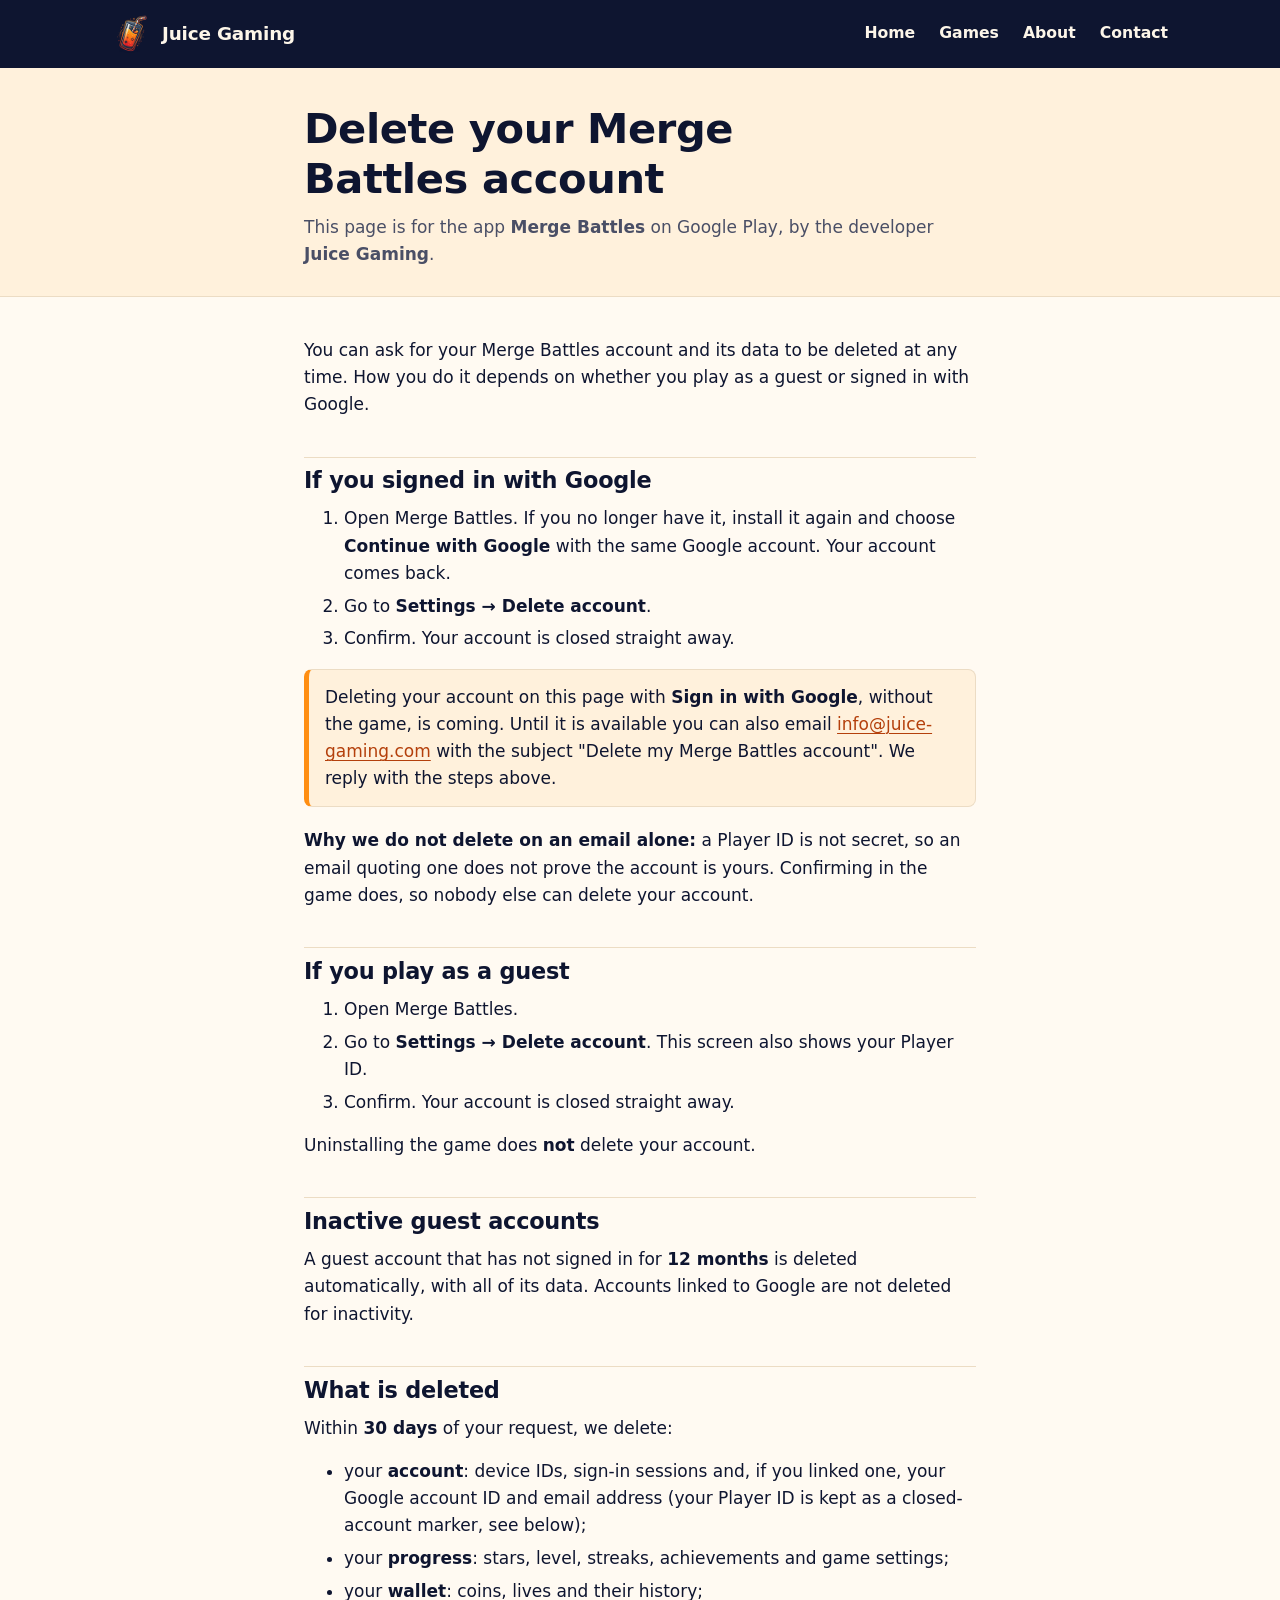
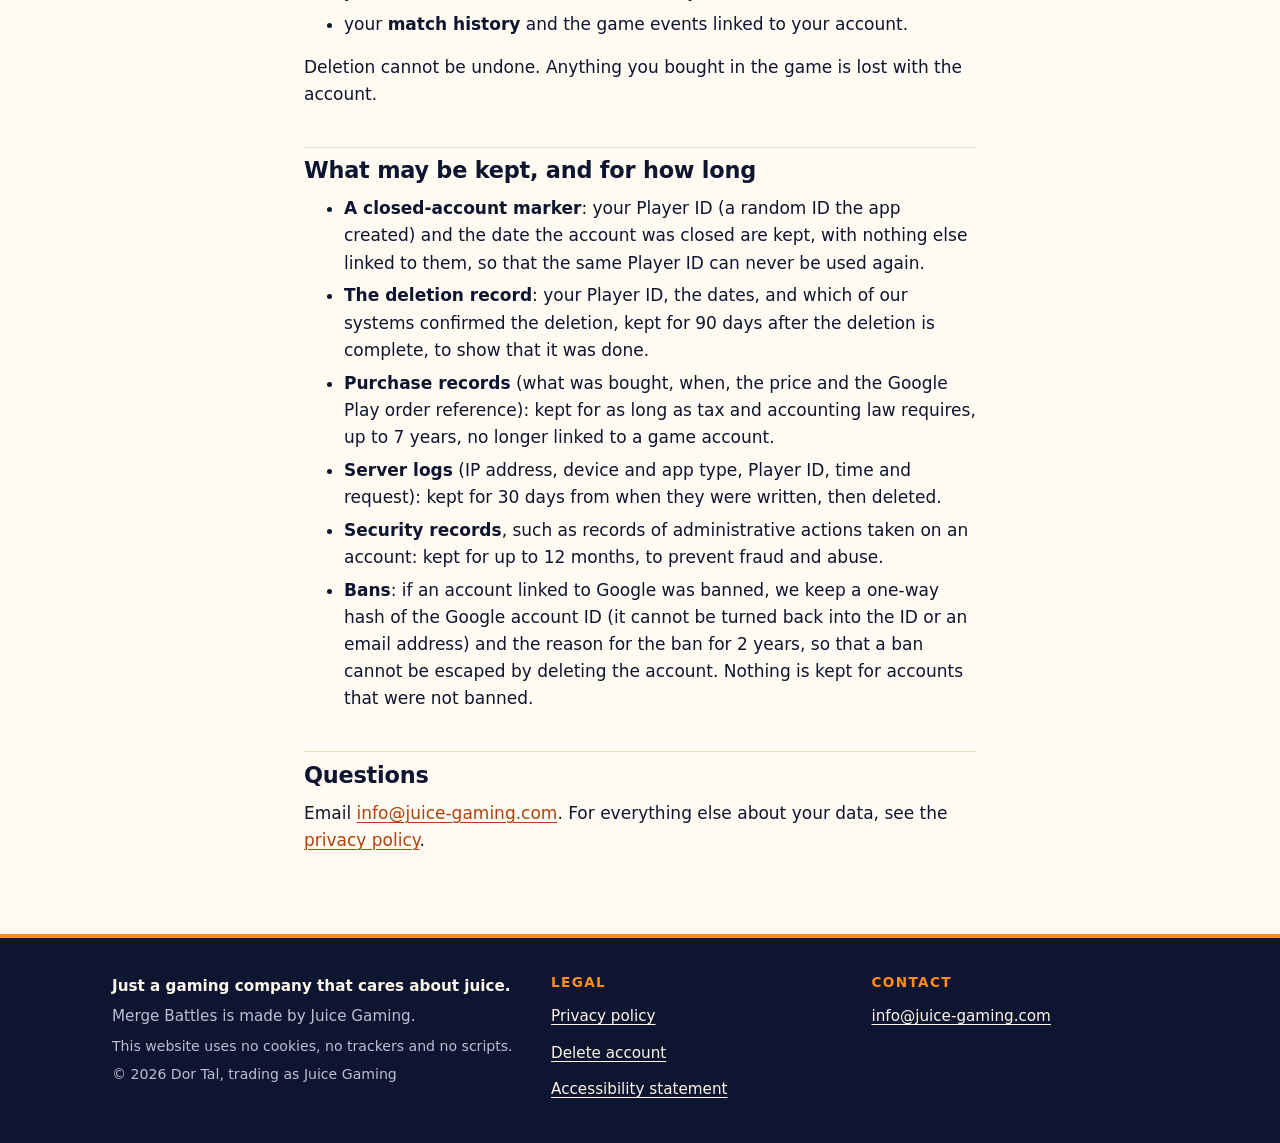
==== commit 668a3add: "Accessibility statement page, linked from every footer Adds /accessibility/, the accessibility state" ====
--- a/delete-account/index.html
+++ b/delete-account/index.html
@@ -36,6 +36,17 @@
         <li><a href="../#contact">Contact</a></li>
       </ul>
     </nav>
+    <details class="nav-menu">
+      <summary><svg class="nav-menu-icon" width="22" height="22" viewBox="0 0 24 24" aria-hidden="true" focusable="false"><path d="M3 6h18M3 12h18M3 18h18" stroke="currentColor" stroke-width="2.4" stroke-linecap="round" fill="none"/></svg><span class="visually-hidden">Menu</span></summary>
+      <nav class="nav-menu-list" aria-label="Main menu">
+        <ul>
+          <li><a href="../">Home</a></li>
+          <li><a href="../#games">Games</a></li>
+          <li><a href="../#about">About</a></li>
+          <li><a href="../#contact">Contact</a></li>
+        </ul>
+      </nav>
+    </details>
   </div>
 </header>
 
@@ -135,6 +146,7 @@
       <ul>
         <li><a href="../privacy/">Privacy policy</a></li>
         <li><a href="./" aria-current="page">Delete account</a></li>
+        <li><a href="../accessibility/">Accessibility statement</a></li>
       </ul>
     </nav>
     <div>
--- a/style.css
+++ b/style.css
@@ -130,9 +130,12 @@
 .skip:focus { top: 12px; outline-color: var(--navy); }
 
 /* ---------- Header and navigation ----------
-   Navy in both schemes, like the logo's outline. The navigation is always visible and wraps
-   onto a second line on narrow screens: four links do not need a hamburger, and a hidden menu
-   is found less often (NN/g) and would need JavaScript to be accessible. */
+   Navy in both schemes, like the logo's outline. Wide screens: the four links are always
+   visible. Narrow screens (owner, 2026-11-26): a "Menu" button — a native <details>/<summary>,
+   so it needs no JavaScript (the site loads none), works with the keyboard (Enter/Space) and
+   announces expanded/collapsed. Icon only (owner: the hamburger is understood); its accessible
+   name "Menu" is in a visually hidden span. The two navs never show together, so
+   assistive technology always finds exactly one "Main" navigation. */
 
 .site-header { background: var(--navy); color: var(--cream); }
 .site-header .wrap {
@@ -157,6 +160,38 @@
 }
 .site-nav a:hover { color: var(--yellow); }
 .site-nav a[aria-current="page"] { border-bottom-color: var(--orange); }
+
+.nav-menu { display: none; }
+.nav-menu > summary {
+  display: inline-flex; align-items: center; justify-content: center; width: 44px; height: 44px;
+  border: 2px solid rgb(253 246 233 / 0.35); border-radius: 12px; cursor: pointer;
+  color: var(--cream); font-weight: 700; list-style: none; user-select: none;
+}
+.nav-menu > summary::-webkit-details-marker { display: none; }
+.nav-menu > summary:hover { border-color: var(--yellow); color: var(--yellow); }
+.nav-menu > summary:focus-visible { outline: 3px solid var(--yellow); outline-offset: 3px; }
+.nav-menu[open] > summary { background: rgb(253 246 233 / 0.1); border-color: var(--orange); }
+.nav-menu-list ul { list-style: none; margin: 0; padding: 6px 0 2px; }
+.nav-menu-list li { margin: 0; border-top: 1px solid rgb(253 246 233 / 0.12); }
+.nav-menu-list a {
+  display: block; padding: 13px 4px; color: var(--cream); text-decoration: none;
+  font-weight: 650; font-size: 1.05rem;
+}
+.nav-menu-list a:hover { color: var(--yellow); }
+.nav-menu-list a[aria-current="page"] { color: var(--yellow); }
+.nav-menu-list a:focus-visible { outline: 3px solid var(--yellow); outline-offset: 2px; }
+
+.site-header { position: relative; }
+.nav-menu-list {
+  position: absolute; left: 0; right: 0; top: 100%; z-index: 20;
+  background: var(--navy); padding: 0 16px 12px;
+  border-bottom: 3px solid var(--orange); box-shadow: 0 12px 24px rgb(0 0 0 / 0.35);
+}
+
+@media (max-width: 640px) {
+  .site-nav { display: none; }
+  .nav-menu { display: block; }
+}
 
 /* ---------- Hero (home page) ---------- */
 
@@ -182,6 +217,16 @@
 .hero h1 .juice { color: var(--yellow); }
 .hero .lead { color: var(--mist); font-size: 1.15rem; max-width: 36rem; margin-bottom: 1.6rem; }
 .actions { display: flex; flex-wrap: wrap; gap: 12px; }
+/* Phones: keep the two hero buttons side by side (owner, 2026-11-26) — tighter padding and no
+   line breaks inside a label; a smaller size below 360 px keeps them on one row down to 320 px. */
+@media (max-width: 640px) {
+  .actions { gap: 10px; }
+  .actions .button { padding: 10px 16px; font-size: 0.95rem; white-space: nowrap; flex: 0 0 auto; }
+}
+@media (max-width: 359px) {
+  .actions { gap: 8px; }
+  .actions .button { padding: 10px 12px; font-size: 0.88rem; }
+}
 
 @media (min-width: 52rem) {
   .hero .wrap { grid-template-columns: 1.3fr 1fr; gap: 32px; padding-top: 56px; padding-bottom: 80px; }
@@ -310,3 +355,9 @@
 .site-footer a:hover { color: var(--yellow); }
 .site-footer .slogan { color: var(--cream); font-weight: 700; }
 .site-footer .small { font-size: 0.88rem; }
+
+/* Text for screen readers only (accessible names of icon-only controls). */
+.visually-hidden {
+  position: absolute !important; width: 1px; height: 1px; padding: 0; margin: -1px;
+  overflow: hidden; clip: rect(0 0 0 0); clip-path: inset(50%); white-space: nowrap; border: 0;
+}
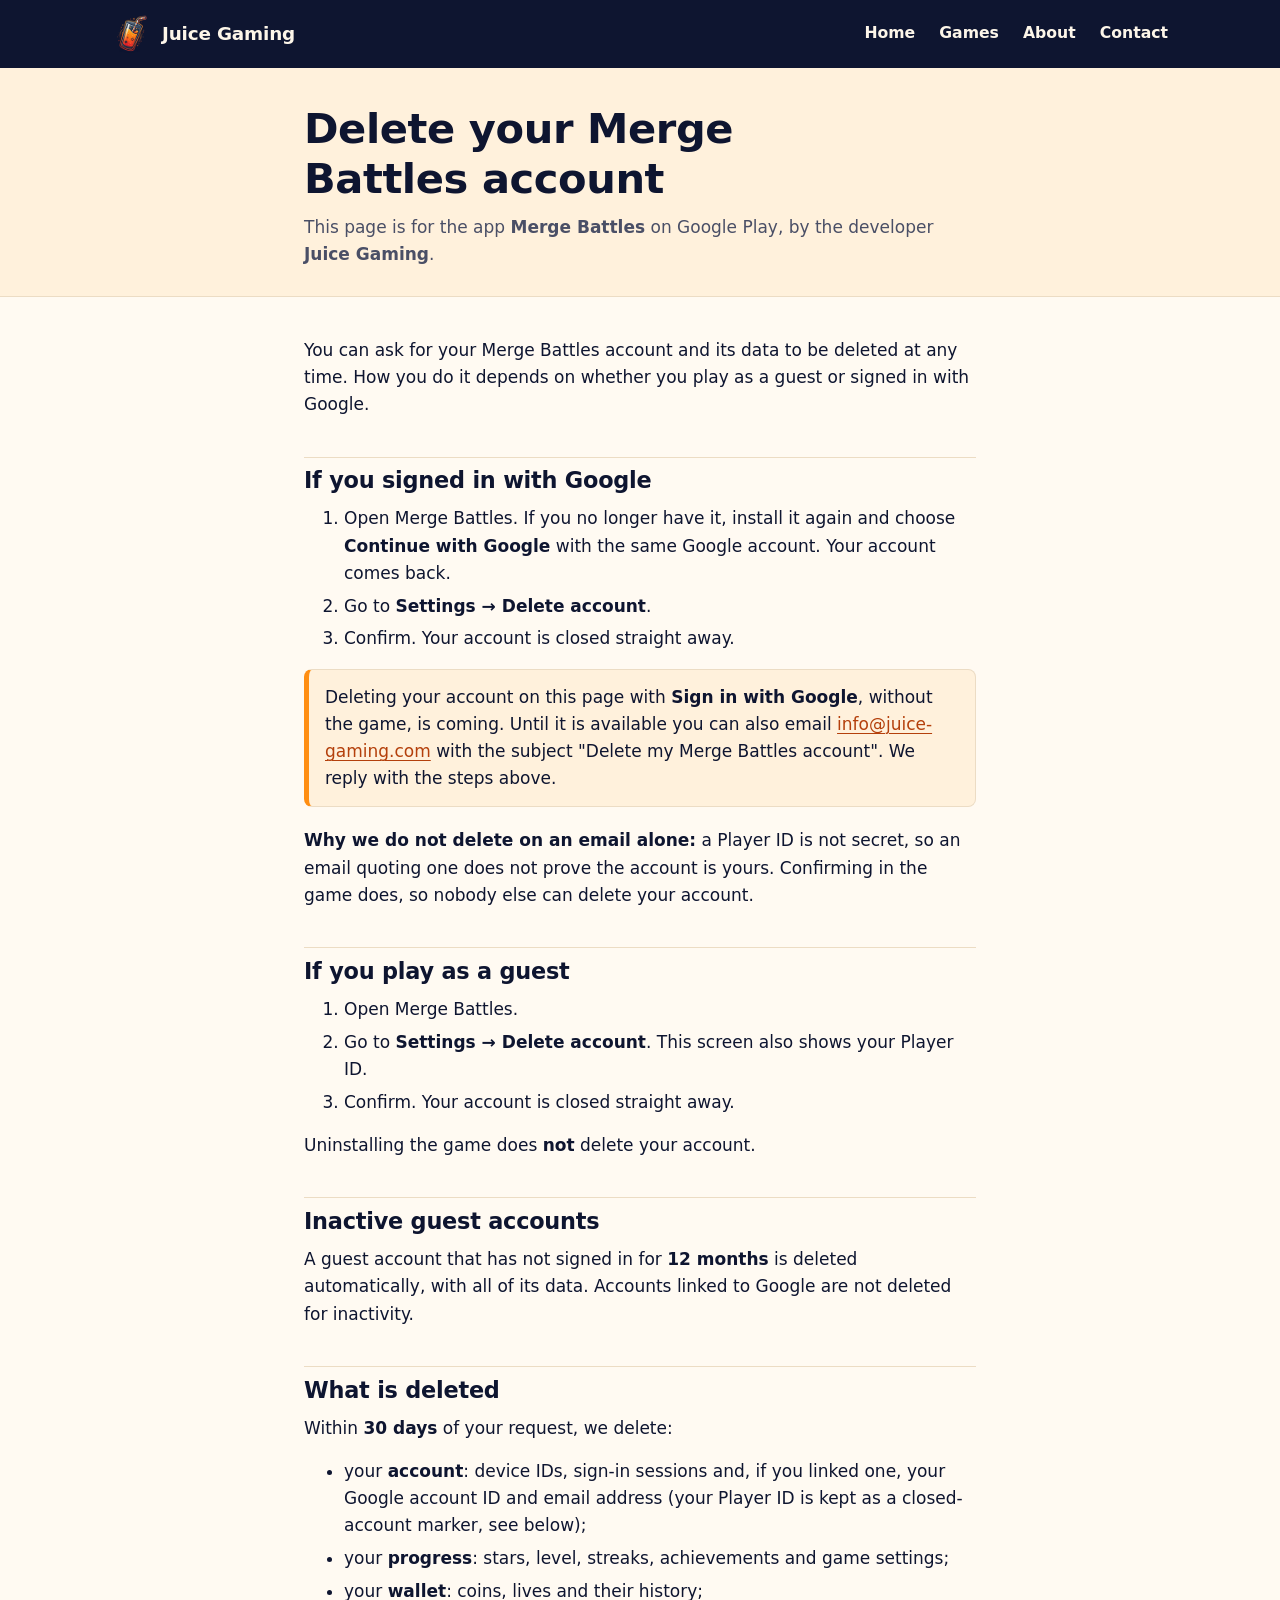
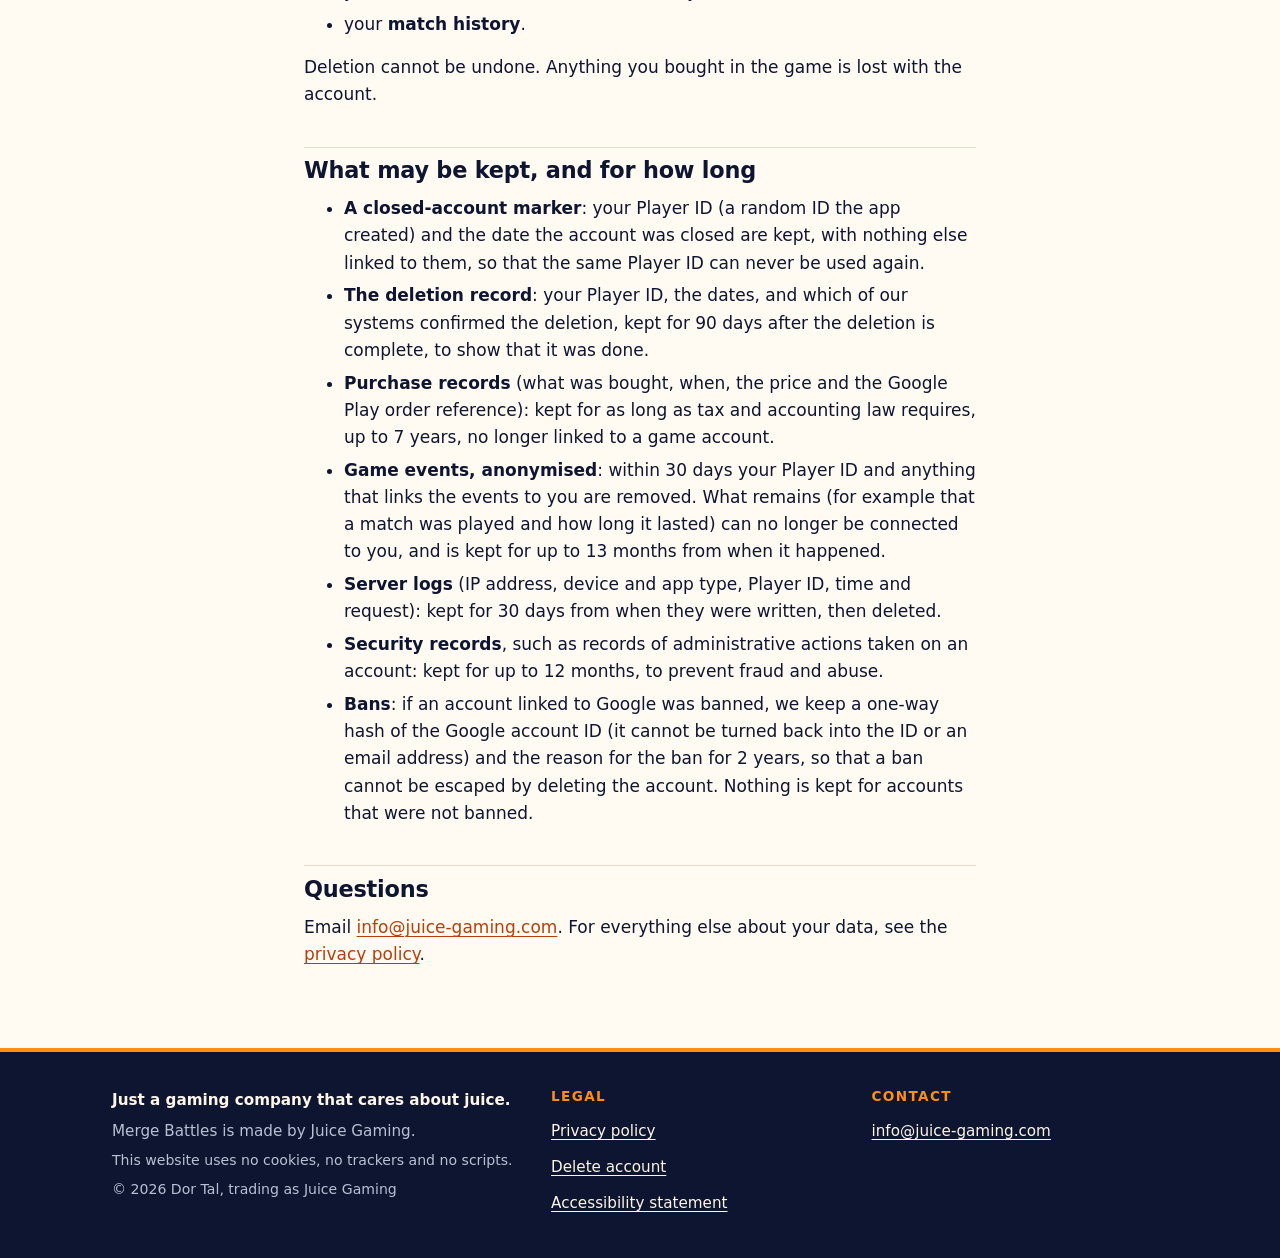
==== commit a99ed293: "Privacy: game events in Google Cloud (EU), 13 months, anonymised on deletion Owner approved the word" ====
--- a/delete-account/index.html
+++ b/delete-account/index.html
@@ -102,7 +102,7 @@
       below);</li>
       <li>your <strong>progress</strong>: stars, level, streaks, achievements and game settings;</li>
       <li>your <strong>wallet</strong>: coins, lives and their history;</li>
-      <li>your <strong>match history</strong> and the game events linked to your account.</li>
+      <li>your <strong>match history</strong>.</li>
     </ul>
     <p>Deletion cannot be undone. Anything you bought in the game is lost with the account.</p>
 
@@ -117,6 +117,10 @@
       <li><strong>Purchase records</strong> (what was bought, when, the price and the Google Play
       order reference): kept for as long as tax and accounting law requires, up to 7 years, no
       longer linked to a game account.</li>
+      <li><strong>Game events, anonymised</strong>: within 30 days your Player ID and anything that
+      links the events to you are removed. What remains (for example that a match was played and
+      how long it lasted) can no longer be connected to you, and is kept for up to 13 months from
+      when it happened.</li>
       <li><strong>Server logs</strong> (IP address, device and app type, Player ID, time and
       request): kept for 30 days from when they were written, then deleted.</li>
       <li><strong>Security records</strong>, such as records of administrative actions taken on
--- a/style.css
+++ b/style.css
@@ -106,6 +106,11 @@
 img { max-width: 100%; height: auto; }
 
 h1, h2, h3 { line-height: 1.2; letter-spacing: -0.01em; text-wrap: balance; }
+/* Hebrew: name fonts that carry Hebrew before `system-ui`, and cap headings at 700. With
+   `system-ui` first at weight 800, Chrome on Windows fell back to a different (serif-looking)
+   Hebrew face for the heading; Segoe UI, Arial and Noto Sans Hebrew all have a 700 Hebrew. */
+:lang(he) { font-family: "Segoe UI", "SF Hebrew", "Arial Hebrew", Arial, "Noto Sans Hebrew", "Noto Sans", system-ui, sans-serif; letter-spacing: 0; }
+h1 :lang(he), h2:lang(he), h3:lang(he), :lang(he) h1, :lang(he) h2, :lang(he) h3, h1 [lang="he"] { font-weight: 700; }
 h1 { font-size: clamp(1.9rem, 1.4rem + 2.2vw, 2.6rem); font-weight: 800; margin: 0 0 0.5rem; }
 h2 { font-size: 1.4rem; font-weight: 750; margin: 2.4rem 0 0.7rem; }
 h3 { font-size: 1.1rem; font-weight: 700; margin: 1.6rem 0 0.4rem; }
